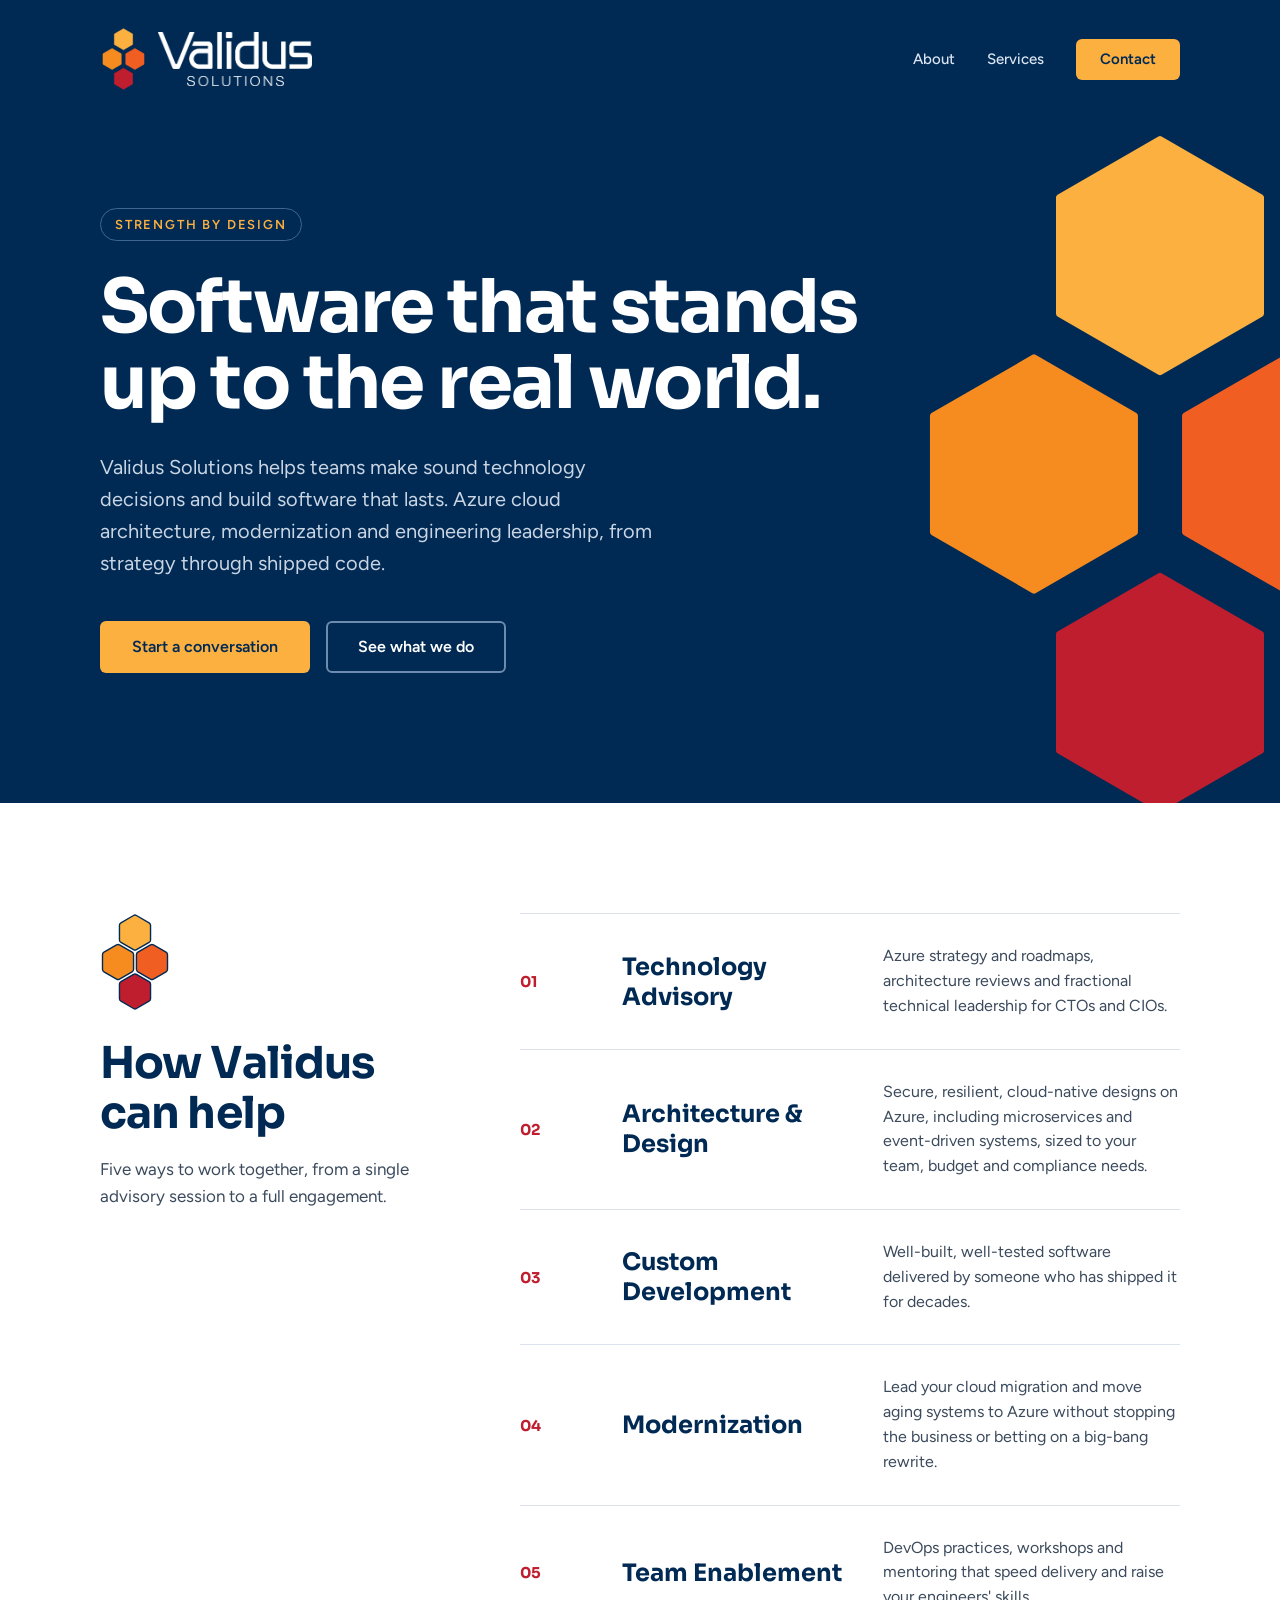
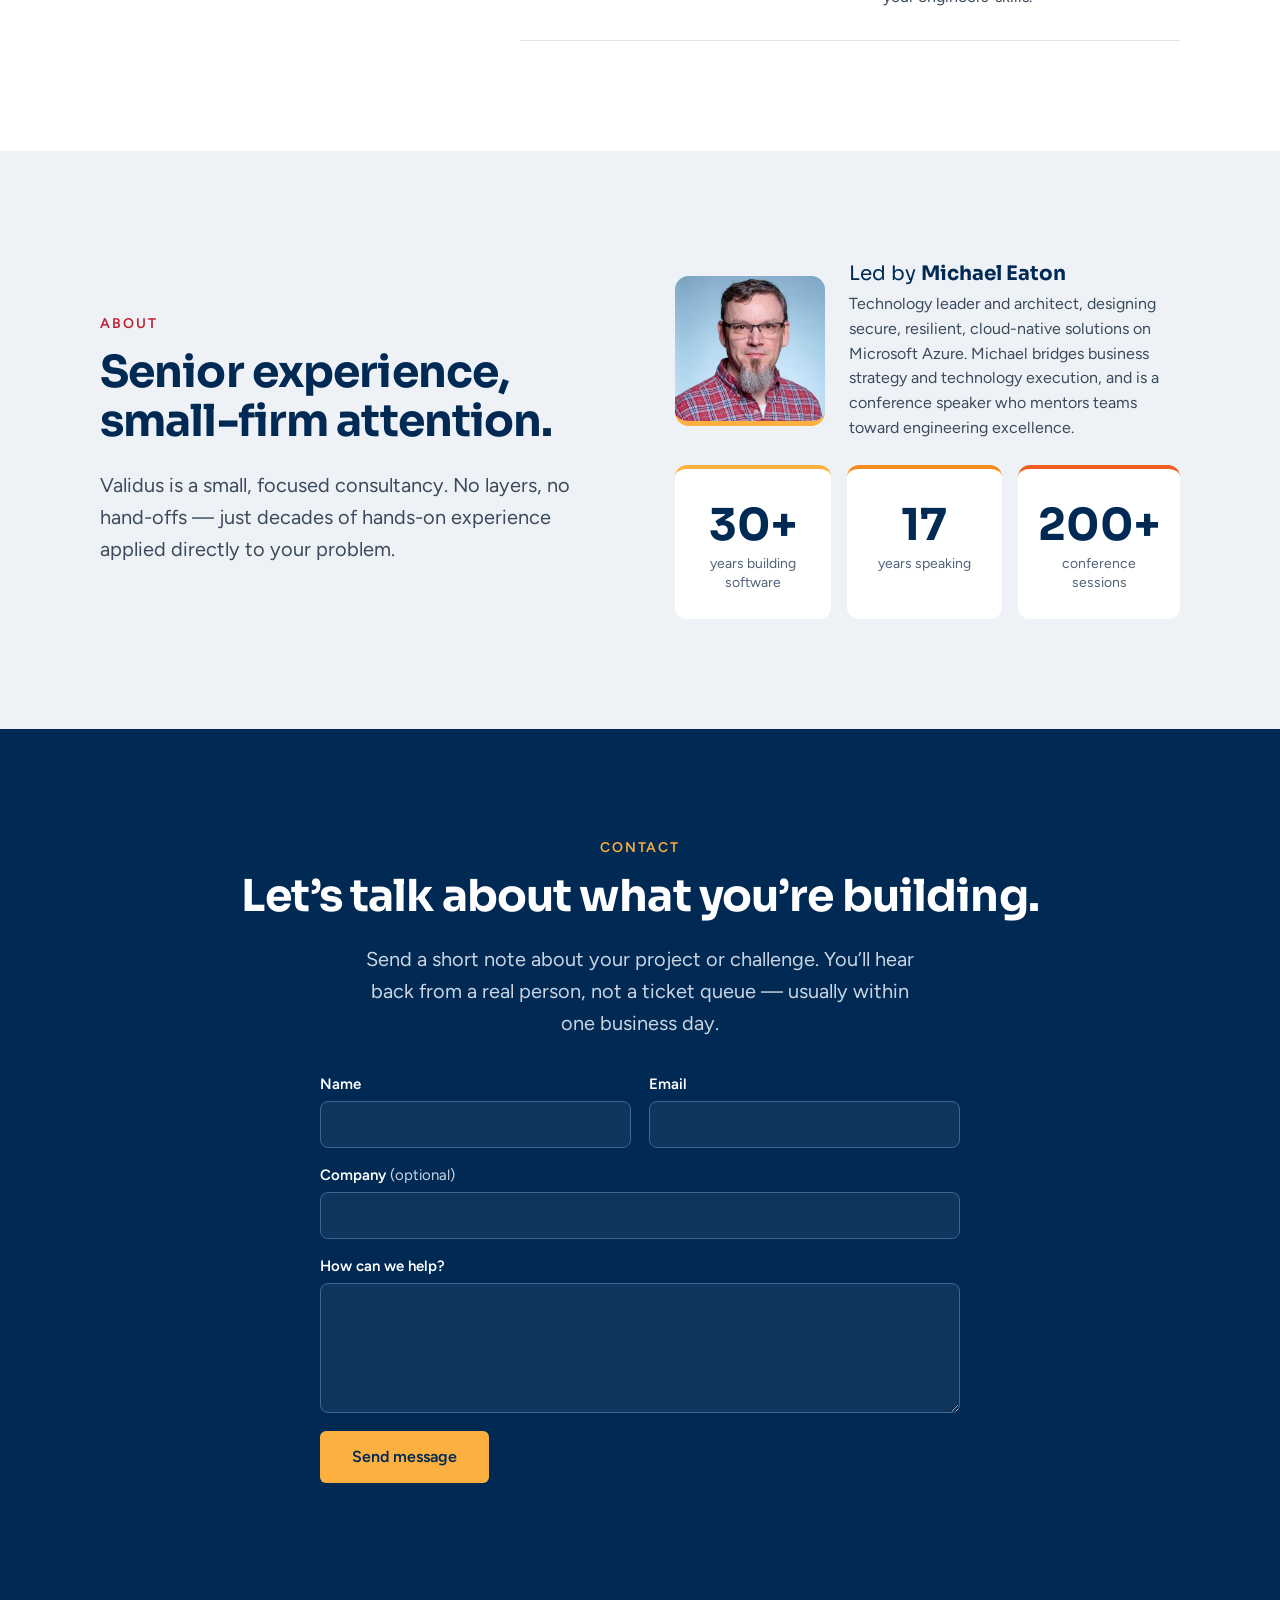
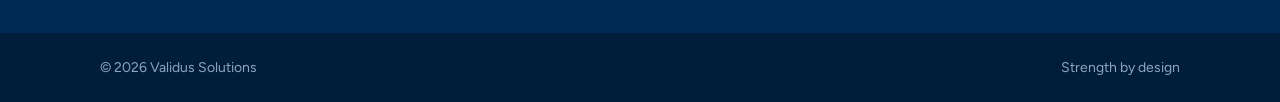
==== index.html @ c038f478 "Replace mailto link with Formspree contact form Co-Authored-By: Claude Opus 5.5 <noreply@anthropic.c" ====
<!doctype html>
<html lang="en">
<head>
<meta charset="utf-8">
<meta name="viewport" content="width=device-width, initial-scale=1">
<title>Validus Solutions — Azure Architecture & Technology Advisory</title>
<meta name="description" content="Small consultancy for Azure cloud architecture, technology advisory, custom development and modernization. Senior experience, small-firm attention.">
<link rel="canonical" href="https://validussolutions.com/">
<meta name="msvalidate.01" content="E839CEF3F35D40A292EE7AFA92074F50" />
<meta property="og:type" content="website">
<meta property="og:site_name" content="Validus Solutions">
<meta property="og:title" content="Validus Solutions — Azure Architecture &amp; Technology Advisory">
<meta property="og:description" content="Senior experience, small-firm attention. Azure cloud architecture, technology advisory, development and modernization.">
<meta property="og:url" content="https://validussolutions.com/">
<meta property="og:image" content="https://validussolutions.com/assets/og.png">
<meta property="og:image:width" content="1200">
<meta property="og:image:height" content="630">
<meta name="twitter:card" content="summary_large_image">
<meta name="theme-color" content="#002A54">
<link rel="icon" type="image/svg+xml" href="assets/favicon.svg">
<link rel="preconnect" href="https://fonts.googleapis.com">
<link rel="preconnect" href="https://fonts.gstatic.com" crossorigin>
<link href="https://fonts.googleapis.com/css2?family=Figtree:wght@400;500;600&family=Sora:wght@500;600;700&display=swap" rel="stylesheet">
<script type="application/ld+json">
{
  "@context": "https://schema.org",
  "@type": "ProfessionalService",
  "name": "Validus Solutions",
  "url": "https://validussolutions.com/",
  "logo": "https://validussolutions.com/assets/og.png",
  "image": "https://validussolutions.com/assets/og.png",
  "description": "A small consultancy offering Azure cloud architecture, technology advisory, custom development, modernization and team enablement.",
  "slogan": "Strength by design",
  "founder": { "@type": "Person", "name": "Michael Eaton", "jobTitle": "Technology leader and architect", "image": "https://validussolutions.com/assets/michael-eaton.jpg" },
  "knowsAbout": ["Microsoft Azure", "Cloud architecture", "Cloud migration", "Technology advisory", "Software architecture", "Custom software development", "Application modernization", "DevOps", "Engineering team enablement"],
  "hasOfferCatalog": {
    "@type": "OfferCatalog",
    "name": "Services",
    "itemListElement": [
      {"@type":"Offer","itemOffered":{"@type":"Service","name":"Technology Advisory"}},
      {"@type":"Offer","itemOffered":{"@type":"Service","name":"Architecture & Design"}},
      {"@type":"Offer","itemOffered":{"@type":"Service","name":"Custom Development"}},
      {"@type":"Offer","itemOffered":{"@type":"Service","name":"Modernization"}},
      {"@type":"Offer","itemOffered":{"@type":"Service","name":"Team Enablement"}}
    ]
  }
}
</script>
<style>
:root{--navy:#002a54;--navy-line:#1c4570;--ink:#3b4a5c;--muted:#51627a;--on-navy:#c9d5e3;--line:#dce3ec;--panel:#eef2f7;--yellow:#fcb040;--orange:#f68b1f;--vermilion:#f15e22;--red:#bf1e2e;--font-head:'Sora',system-ui,sans-serif;--font-body:'Figtree',system-ui,sans-serif;--gutter:80px;--max:1240px}
@media(max-width:1024px){:root{--gutter:40px}}
@media(max-width:640px){:root{--gutter:20px}}
*,*::before,*::after{box-sizing:border-box}
html{scroll-behavior:smooth;scroll-padding-top:20px}
body{margin:0;font-family:var(--font-body);color:var(--ink);background:#fff;-webkit-font-smoothing:antialiased}
h1,h2,h3{font-family:var(--font-head);color:var(--navy);margin:0}
p{margin:0}a{color:inherit;text-decoration:none}
.container{max-width:var(--max);margin:0 auto;padding-inline:var(--gutter)}
a:focus-visible{outline:3px solid var(--yellow);outline-offset:3px}
.eyebrow{font-size:14px;font-weight:600;letter-spacing:.14em;text-transform:uppercase;color:var(--red);margin-bottom:16px}
.pill{display:inline-block;border:1px solid #3f6590;color:var(--yellow);padding:8px 14px;border-radius:99px;margin-bottom:28px;font-size:13px;font-weight:600;letter-spacing:.14em;text-transform:uppercase}
.h2{font-size:clamp(30px,4vw,44px);line-height:1.12;letter-spacing:-.02em}
.lede{font-size:clamp(17px,1.6vw,20px);line-height:1.6}
.btn{display:inline-block;font-weight:600;font-size:16px;line-height:1;padding:16px 30px;border-radius:6px;border:2px solid transparent;transition:background .15s}
.btn--y{background:var(--yellow);color:var(--navy)}.btn--y:hover{background:#ffc15e}
.btn--g{border-color:#6c8baf;color:#fff}.btn--g:hover{background:rgba(255,255,255,.08)}
.btn-row{display:flex;gap:16px;flex-wrap:wrap}

.hero{background:var(--navy);position:relative;overflow:hidden}
.bleed{position:absolute;right:-140px;top:110px;width:520px;height:728px;pointer-events:none}
@media(max-width:860px){.bleed{opacity:.18;right:-260px}}
.bar{display:flex;align-items:center;justify-content:space-between;padding-block:26px;gap:20px;position:relative}
.logo{position:relative;display:block;width:212px;height:66px;flex:none}
.logo svg{position:absolute;left:0;top:0;width:47px;height:66px}
.logo .n{position:absolute;left:58px;top:6px;width:154px;height:37px;filter:brightness(0) invert(1)}
.logo .s{position:absolute;left:87px;top:49.5px;width:97px;height:10.6px;filter:brightness(0) invert(1)}
.nav{display:flex;align-items:center;gap:32px}
.nav a:not(.btn){font-size:15px;font-weight:500;color:#dce6f2}.nav a:not(.btn):hover{color:var(--yellow)}
.nav .btn{padding:11px 22px;font-size:15px}
@media(max-width:700px){.nav a:not(.btn){display:none}}
.hero__copy{position:relative;padding-block:90px 130px}
.hero h1{max-width:760px;color:#fff;font-weight:700;font-size:clamp(40px,7vw,74px);line-height:1.03;letter-spacing:-.025em}
.hero p.lede{color:var(--on-navy);margin:30px 0 42px;max-width:560px}
@media(max-width:640px){.hero__copy{padding-block:50px 80px}}

.section{padding-block:110px}
@media(max-width:640px){.section{padding-block:70px}}
.split{display:flex;gap:80px}.aside{flex:0 0 340px}.main{flex:1;min-width:0}
@media(max-width:1024px){.split{gap:40px;flex-direction:column}.aside{flex-basis:auto}}
.aside .mark{width:70px;height:98px;margin-bottom:24px}
.aside p{margin-top:18px;font-size:17px;line-height:1.6}
.row{display:grid;grid-template-columns:70px minmax(0,1fr) minmax(0,1.3fr);gap:32px;align-items:center;padding:30px 0;border-top:1px solid var(--line)}
.row:last-child{border-bottom:1px solid var(--line)}
.row:hover{background:#f5f8fb}
.row b{font-family:var(--font-head);font-size:15px;color:var(--red)}
.row h3{font-size:24px}.row p{font-size:16px;line-height:1.55}
@media(max-width:700px){.row{grid-template-columns:44px 1fr;gap:6px 16px}.row p{grid-column:2}}

.about{background:var(--panel)}
.about .grid{display:grid;grid-template-columns:1fr 1fr;gap:70px;align-items:center}
@media(max-width:860px){.about .grid{grid-template-columns:1fr;gap:36px}}
.about .lede{margin:22px 0 0}
.stats{display:grid;grid-template-columns:repeat(3,1fr);gap:16px}
.stat{background:#fff;border-radius:12px;padding:28px 20px;text-align:center;border-top:4px solid var(--yellow)}
.stat:nth-child(2){border-color:var(--orange)}.stat:nth-child(3){border-color:var(--vermilion)}
.stat b{display:block;font-family:var(--font-head);font-size:clamp(30px,4vw,44px);color:var(--navy)}
.stat span{font-size:14px;color:var(--muted)}

.contact{background:var(--navy);color:var(--on-navy);text-align:center;position:relative;overflow:hidden}
.contact h2{color:#fff}
.contact .lede{margin:22px auto 36px;max-width:560px}
.cform{max-width:640px;margin:0 auto;text-align:left;display:grid;gap:18px}
.cform__row{display:grid;grid-template-columns:1fr 1fr;gap:18px}
@media(max-width:560px){.cform__row{grid-template-columns:1fr}}
.cform label{display:grid;gap:8px;font-size:15px;font-weight:600;color:#fff}
.cform .opt{font-weight:400;color:var(--on-navy)}
.cform input,.cform textarea{font:inherit;font-weight:400;font-size:16px;color:#fff;background:rgba(255,255,255,.06);border:1px solid #3f6590;border-radius:8px;padding:13px 14px;width:100%}
.cform textarea{resize:vertical;min-height:130px}
.cform input:focus,.cform textarea:focus{outline:none;border-color:var(--yellow);box-shadow:0 0 0 3px rgba(252,176,64,.25)}
.cform button{justify-self:start;cursor:pointer;font-family:inherit}
.cform button:disabled{opacity:.7;cursor:wait}
.cform .hp{position:absolute;left:-9999px;width:1px;height:1px;opacity:0}
.cform__status{font-size:16px;color:var(--yellow);min-height:1.4em}
.cform__status.is-error{color:#ff9d8a}
@media(max-width:560px){.cform button{justify-self:stretch}}
footer{background:#001e3c;color:#8fa4bc;font-size:14px;padding-block:26px}
footer .container{display:flex;justify-content:space-between;gap:12px;flex-wrap:wrap}
.lead-card{display:flex;gap:24px;align-items:center;margin-bottom:24px}
.portrait{flex:none;width:150px;height:150px;object-fit:cover;object-position:50% 18%;border-radius:14px;border-bottom:5px solid var(--yellow);background:#dce3ec}
.about .lead{margin:0 0 6px;font-size:20px;font-family:var(--font-head);color:var(--navy)}
.about .bio{font-size:16px;line-height:1.55;color:var(--ink)}
@media(max-width:520px){.lead-card{flex-direction:column;align-items:flex-start}.portrait{width:120px;height:120px}}.about strong{color:var(--navy)}
</style>
</head>
<body>
<svg width="0" height="0" style="position:absolute" aria-hidden="true"><defs>
<symbol id="mark" viewBox="125 75 250 350"><g stroke-linejoin="round" stroke-width="3">
<polygon fill="#FCB040" stroke="#FCB040" points="298.5,117 298.5,173 250,201 201.5,173 201.5,117 250,89"/>
<polygon fill="#F68B1F" stroke="#F68B1F" points="237.9,222 237.9,278 189.4,306 140.9,278 140.9,222 189.4,194"/>
<polygon fill="#F15E22" stroke="#F15E22" points="359.1,222 359.1,278 310.6,306 262.1,278 262.1,222 310.6,194"/>
<polygon fill="#BF1E2E" stroke="#BF1E2E" points="298.5,327 298.5,383 250,411 201.5,383 201.5,327 250,299"/></g></symbol>
<symbol id="mark-o" viewBox="125 75 250 350">
<g fill="none" stroke="#002A54" stroke-width="26" stroke-linejoin="round"><polygon points="295,119 295,171 250,197 205,171 205,119 250,93"/><polygon points="234.4,224 234.4,276 189.4,302 144.4,276 144.4,224 189.4,198"/><polygon points="355.6,224 355.6,276 310.6,302 265.6,276 265.6,224 310.6,198"/><polygon points="295,329 295,381 250,407 205,381 205,329 250,303"/></g>
<g stroke-width="16" stroke-linejoin="round"><polygon fill="#FCB040" stroke="#FCB040" points="295,119 295,171 250,197 205,171 205,119 250,93"/><polygon fill="#F68B1F" stroke="#F68B1F" points="234.4,224 234.4,276 189.4,302 144.4,276 144.4,224 189.4,198"/><polygon fill="#F15E22" stroke="#F15E22" points="355.6,224 355.6,276 310.6,302 265.6,276 265.6,224 310.6,198"/><polygon fill="#BF1E2E" stroke="#BF1E2E" points="295,329 295,381 250,407 205,381 205,329 250,303"/></g></symbol>
</defs></svg>

<header class="hero">
  <svg class="bleed" aria-hidden="true"><use href="#mark"/></svg>
  <div class="container bar">
    <a class="logo" href="#top" aria-label="Validus Solutions">
      <svg><use href="#mark"/></svg>
      <img class="n" src="assets/validus.png" alt="Validus" width="154" height="37">
      <img class="s" src="assets/solutions.png" alt="Solutions" width="97" height="11">
    </a>
    <nav class="nav" aria-label="Main">
      <a href="#about">About</a><a href="#services">Services</a>
      <a class="btn btn--y" href="#contact">Contact</a>
    </nav>
  </div>
  <div class="container hero__copy" id="top">
    <div class="pill">Strength by design</div>
    <h1>Software that stands up to the real world.</h1>
    <p class="lede">Validus Solutions helps teams make sound technology decisions and build software that lasts. Azure cloud architecture, modernization and engineering leadership, from strategy through shipped code.</p>
    <div class="btn-row">
      <a class="btn btn--y" href="#contact">Start a conversation</a>
      <a class="btn btn--g" href="#services">See what we do</a>
    </div>
  </div>
</header>

<main>
<section class="section" id="services">
  <div class="container split">
    <div class="aside">
      <svg class="mark" role="img" aria-label="Validus mark"><use href="#mark-o"/></svg>
      <h2 class="h2">How Validus can help</h2>
      <p>Five ways to work together, from a single advisory session to a full engagement.</p>
    </div>
    <div class="main">
      <div class="row"><b>01</b><h3>Technology Advisory</h3><p>Azure strategy and roadmaps, architecture reviews and fractional technical leadership for CTOs and CIOs.</p></div>
      <div class="row"><b>02</b><h3>Architecture &amp; Design</h3><p>Secure, resilient, cloud-native designs on Azure, including microservices and event-driven systems, sized to your team, budget and compliance needs.</p></div>
      <div class="row"><b>03</b><h3>Custom Development</h3><p>Well-built, well-tested software delivered by someone who has shipped it for decades.</p></div>
      <div class="row"><b>04</b><h3>Modernization</h3><p>Lead your cloud migration and move aging systems to Azure without stopping the business or betting on a big-bang rewrite.</p></div>
      <div class="row"><b>05</b><h3>Team Enablement</h3><p>DevOps practices, workshops and mentoring that speed delivery and raise your engineers' skills.</p></div>
    </div>
  </div>
</section>

<section class="section about" id="about">
  <div class="container grid">
    <div>
      <div class="eyebrow">About</div>
      <h2 class="h2">Senior experience, <span style="white-space:nowrap">small-firm</span> attention.</h2>
      <p class="lede">Validus is a small, focused consultancy. No layers, no hand-offs — just decades of hands-on experience applied directly to your problem.</p>
    </div>
    <div>
      <div class="lead-card">
        <img class="portrait" src="assets/michael-eaton.jpg" alt="Portrait of Michael Eaton" width="500" height="536">
        <div>
          <p class="lead">Led by <strong>Michael Eaton</strong></p>
          <p class="bio">Technology leader and architect, designing secure, resilient, cloud-native solutions on Microsoft Azure. Michael bridges business strategy and technology execution, and is a conference speaker who mentors teams toward engineering excellence.</p>
        </div>
      </div>
      <div class="stats">
      <div class="stat"><b>30+</b><span>years building software</span></div>
      <div class="stat"><b>17</b><span>years speaking</span></div>
      <div class="stat"><b>200+</b><span>conference sessions</span></div>
      </div>
    </div>
  </div>
</section>

<section class="section contact" id="contact">
  <div class="container">
    <div class="eyebrow" style="color:var(--yellow)">Contact</div>
    <h2 class="h2">Let’s talk about what you’re building.</h2>
    <p class="lede">Send a short note about your project or challenge. You’ll hear back from a real person, not a ticket queue — usually within one business day.</p>
    <form class="cform" id="cform" action="https://formspree.io/f/xnpjjpvq" method="POST">
      <div class="cform__row">
        <label>Name<input name="name" type="text" autocomplete="name" required></label>
        <label>Email<input name="email" type="email" autocomplete="email" required></label>
      </div>
      <label><span>Company <span class="opt">(optional)</span></span><input name="company" type="text" autocomplete="organization"></label>
      <label>How can we help?<textarea name="message" rows="5" required></textarea></label>
      <input type="hidden" name="_subject" value="New inquiry from validussolutions.com">
      <input class="hp" type="text" name="_gotcha" tabindex="-1" autocomplete="off" aria-hidden="true">
      <button class="btn btn--y" type="submit">Send message</button>
      <p class="cform__status" role="status" aria-live="polite"></p>
    </form>
  </div>
</section>
<script>
(function () {
  var form = document.getElementById('cform');
  var status = form.querySelector('.cform__status');
  var button = form.querySelector('button');
  form.addEventListener('submit', function (e) {
    e.preventDefault();
    button.disabled = true;
    button.textContent = 'Sending…';
    status.className = 'cform__status';
    status.textContent = '';
    fetch(form.action, { method: 'POST', body: new FormData(form), headers: { Accept: 'application/json' } })
      .then(function (res) {
        if (res.ok) {
          form.reset();
          form.classList.add('is-sent');
          status.textContent = 'Thanks — your message is on its way. We’ll be in touch within one business day.';
          return;
        }
        return res.json().then(function (data) {
          var msg = data && data.errors ? data.errors.map(function (x) { return x.message; }).join(' ') : '';
          throw new Error(msg);
        });
      })
      .catch(function (err) {
        status.className = 'cform__status is-error';
        status.textContent = (err && err.message ? err.message + ' ' : '') + 'Sorry, something went wrong sending your message. Please try again in a moment.';
      })
      .finally(function () {
        button.disabled = false;
        button.textContent = 'Send message';
      });
  });
})();
</script>
</main>
<footer><div class="container"><span>© 2026 Validus Solutions</span><span>Strength by design</span></div></footer>
<!-- Cloudflare Web Analytics --><script type='module' src='https://static.cloudflareinsights.com/beacon.min.js' data-cf-beacon='{"token": "9e3b4ad046164b7d8126bd75b05d38b9"}'></script><!-- End Cloudflare Web Analytics -->
</body>
</html>
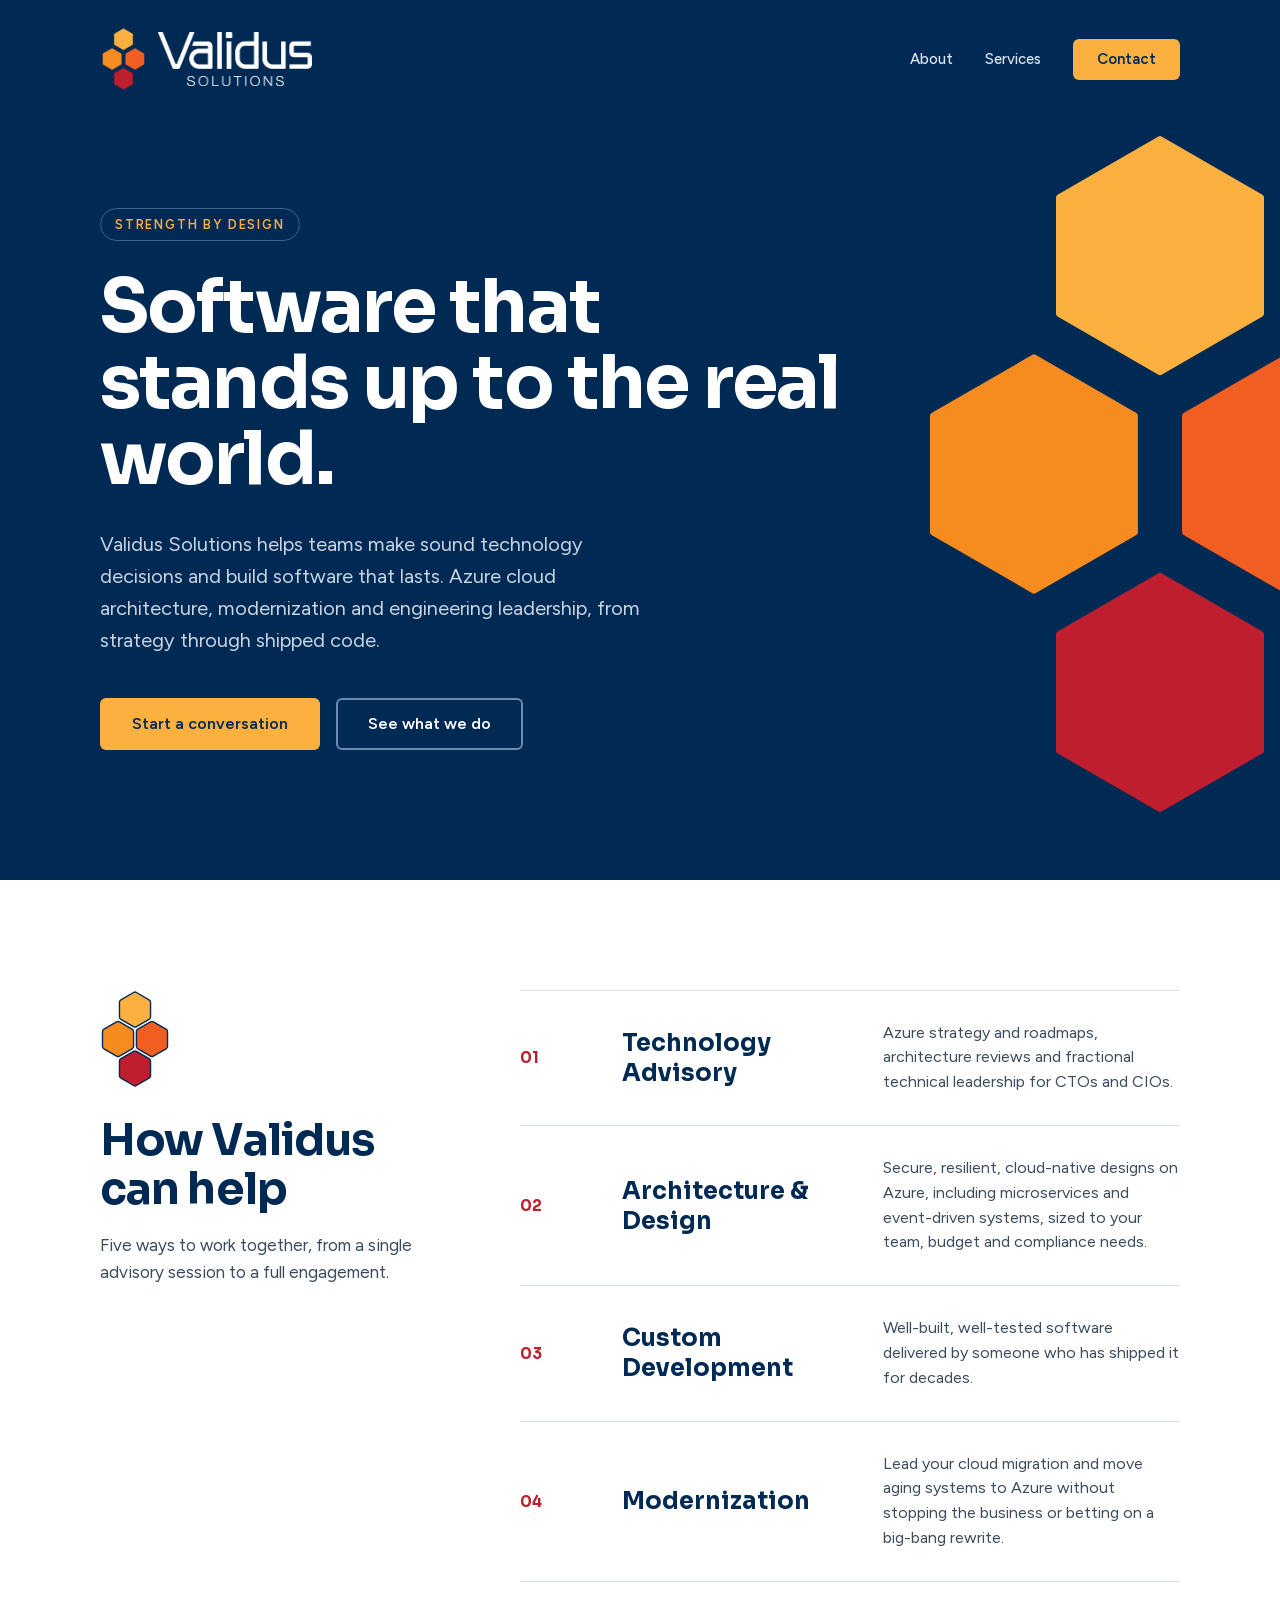
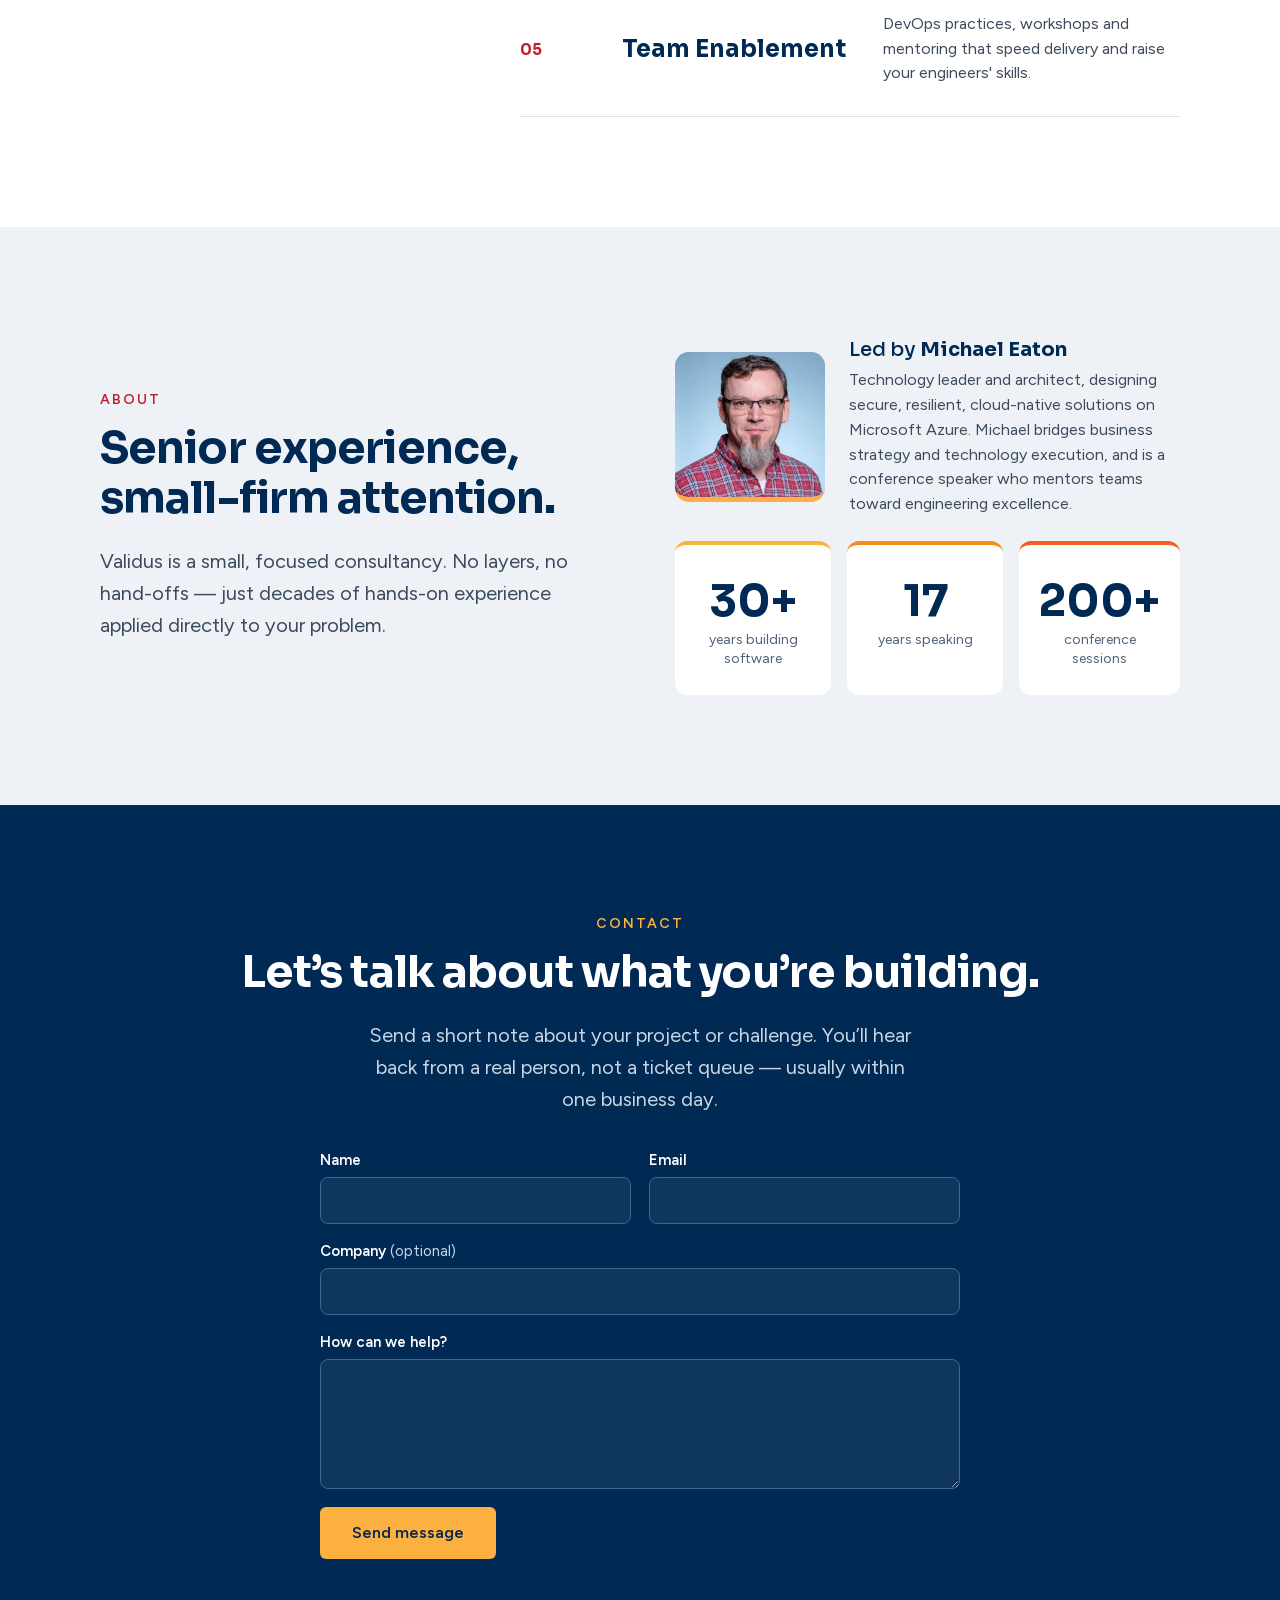
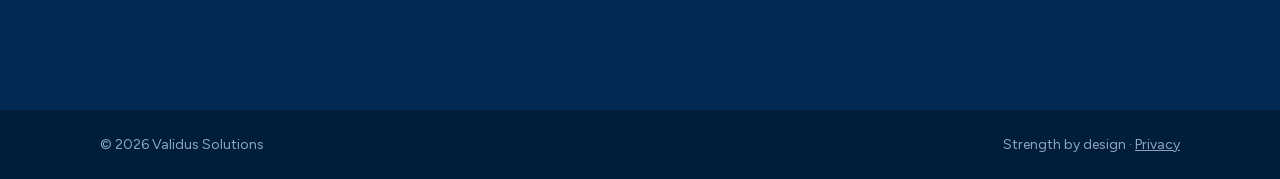
==== commit 8bd1365b: "Add privacy notice, auto footer year, Apple touch icon; self-host fonts - privacy.html linked from f" ====
--- a/index.html
+++ b/index.html
@@ -18,9 +18,10 @@
 <meta name="twitter:card" content="summary_large_image">
 <meta name="theme-color" content="#002A54">
 <link rel="icon" type="image/svg+xml" href="assets/favicon.svg">
-<link rel="preconnect" href="https://fonts.googleapis.com">
-<link rel="preconnect" href="https://fonts.gstatic.com" crossorigin>
-<link href="https://fonts.googleapis.com/css2?family=Figtree:wght@400;500;600&family=Sora:wght@500;600;700&display=swap" rel="stylesheet">
+<link rel="apple-touch-icon" href="/assets/apple-touch-icon.png">
+<link rel="preload" href="/assets/fonts/sora-latin.woff2" as="font" type="font/woff2" crossorigin>
+<link rel="preload" href="/assets/fonts/figtree-latin.woff2" as="font" type="font/woff2" crossorigin>
+<link rel="stylesheet" href="/assets/fonts/fonts.css">
 <script type="application/ld+json">
 {
   "@context": "https://schema.org",
@@ -125,6 +126,7 @@
 @media(max-width:560px){.cform button{justify-self:stretch}}
 footer{background:#001e3c;color:#8fa4bc;font-size:14px;padding-block:26px}
 footer .container{display:flex;justify-content:space-between;gap:12px;flex-wrap:wrap}
+footer a{color:#8fa4bc;text-decoration:underline}footer a:hover{color:var(--yellow)}
 .lead-card{display:flex;gap:24px;align-items:center;margin-bottom:24px}
 .portrait{flex:none;width:150px;height:150px;object-fit:cover;object-position:50% 18%;border-radius:14px;border-bottom:5px solid var(--yellow);background:#dce3ec}
 .about .lead{margin:0 0 6px;font-size:20px;font-family:var(--font-head);color:var(--navy)}
@@ -265,7 +267,8 @@
 })();
 </script>
 </main>
-<footer><div class="container"><span>© 2026 Validus Solutions</span><span>Strength by design</span></div></footer>
+<footer><div class="container"><span>© <span class="js-year">2026</span> Validus Solutions</span><span>Strength by design · <a href="/privacy">Privacy</a></span></div></footer>
+<script>document.querySelectorAll('.js-year').forEach(function (el) { el.textContent = new Date().getFullYear(); });</script>
 <!-- Cloudflare Web Analytics --><script type='module' src='https://static.cloudflareinsights.com/beacon.min.js' data-cf-beacon='{"token": "9e3b4ad046164b7d8126bd75b05d38b9"}'></script><!-- End Cloudflare Web Analytics -->
 </body>
 </html>
--- a/assets/fonts/fonts.css
+++ b/assets/fonts/fonts.css
@@ -0,0 +1,5 @@
+/* Figtree and Sora, self-hosted variable fonts (SIL OFL 1.1, see OFL-*.txt) */
+@font-face{font-family:'Figtree';font-style:normal;font-weight:400 600;font-display:swap;src:url(figtree-latin-ext.woff2) format('woff2');unicode-range:U+0100-02BA, U+02BD-02C5, U+02C7-02CC, U+02CE-02D7, U+02DD-02FF, U+0304, U+0308, U+0329, U+1D00-1DBF, U+1E00-1E9F, U+1EF2-1EFF, U+2020, U+20A0-20AB, U+20AD-20C4, U+2113, U+2C60-2C7F, U+A720-A7FF}
+@font-face{font-family:'Figtree';font-style:normal;font-weight:400 600;font-display:swap;src:url(figtree-latin.woff2) format('woff2');unicode-range:U+0000-00FF, U+0131, U+0152-0153, U+02BB-02BC, U+02C6, U+02DA, U+02DC, U+0304, U+0308, U+0329, U+2000-206F, U+20AC, U+2122, U+2191, U+2193, U+2212, U+2215, U+FEFF, U+FFFD}
+@font-face{font-family:'Sora';font-style:normal;font-weight:500 700;font-display:swap;src:url(sora-latin-ext.woff2) format('woff2');unicode-range:U+0100-02BA, U+02BD-02C5, U+02C7-02CC, U+02CE-02D7, U+02DD-02FF, U+0304, U+0308, U+0329, U+1D00-1DBF, U+1E00-1E9F, U+1EF2-1EFF, U+2020, U+20A0-20AB, U+20AD-20C4, U+2113, U+2C60-2C7F, U+A720-A7FF}
+@font-face{font-family:'Sora';font-style:normal;font-weight:500 700;font-display:swap;src:url(sora-latin.woff2) format('woff2');unicode-range:U+0000-00FF, U+0131, U+0152-0153, U+02BB-02BC, U+02C6, U+02DA, U+02DC, U+0304, U+0308, U+0329, U+2000-206F, U+20AC, U+2122, U+2191, U+2193, U+2212, U+2215, U+FEFF, U+FFFD}
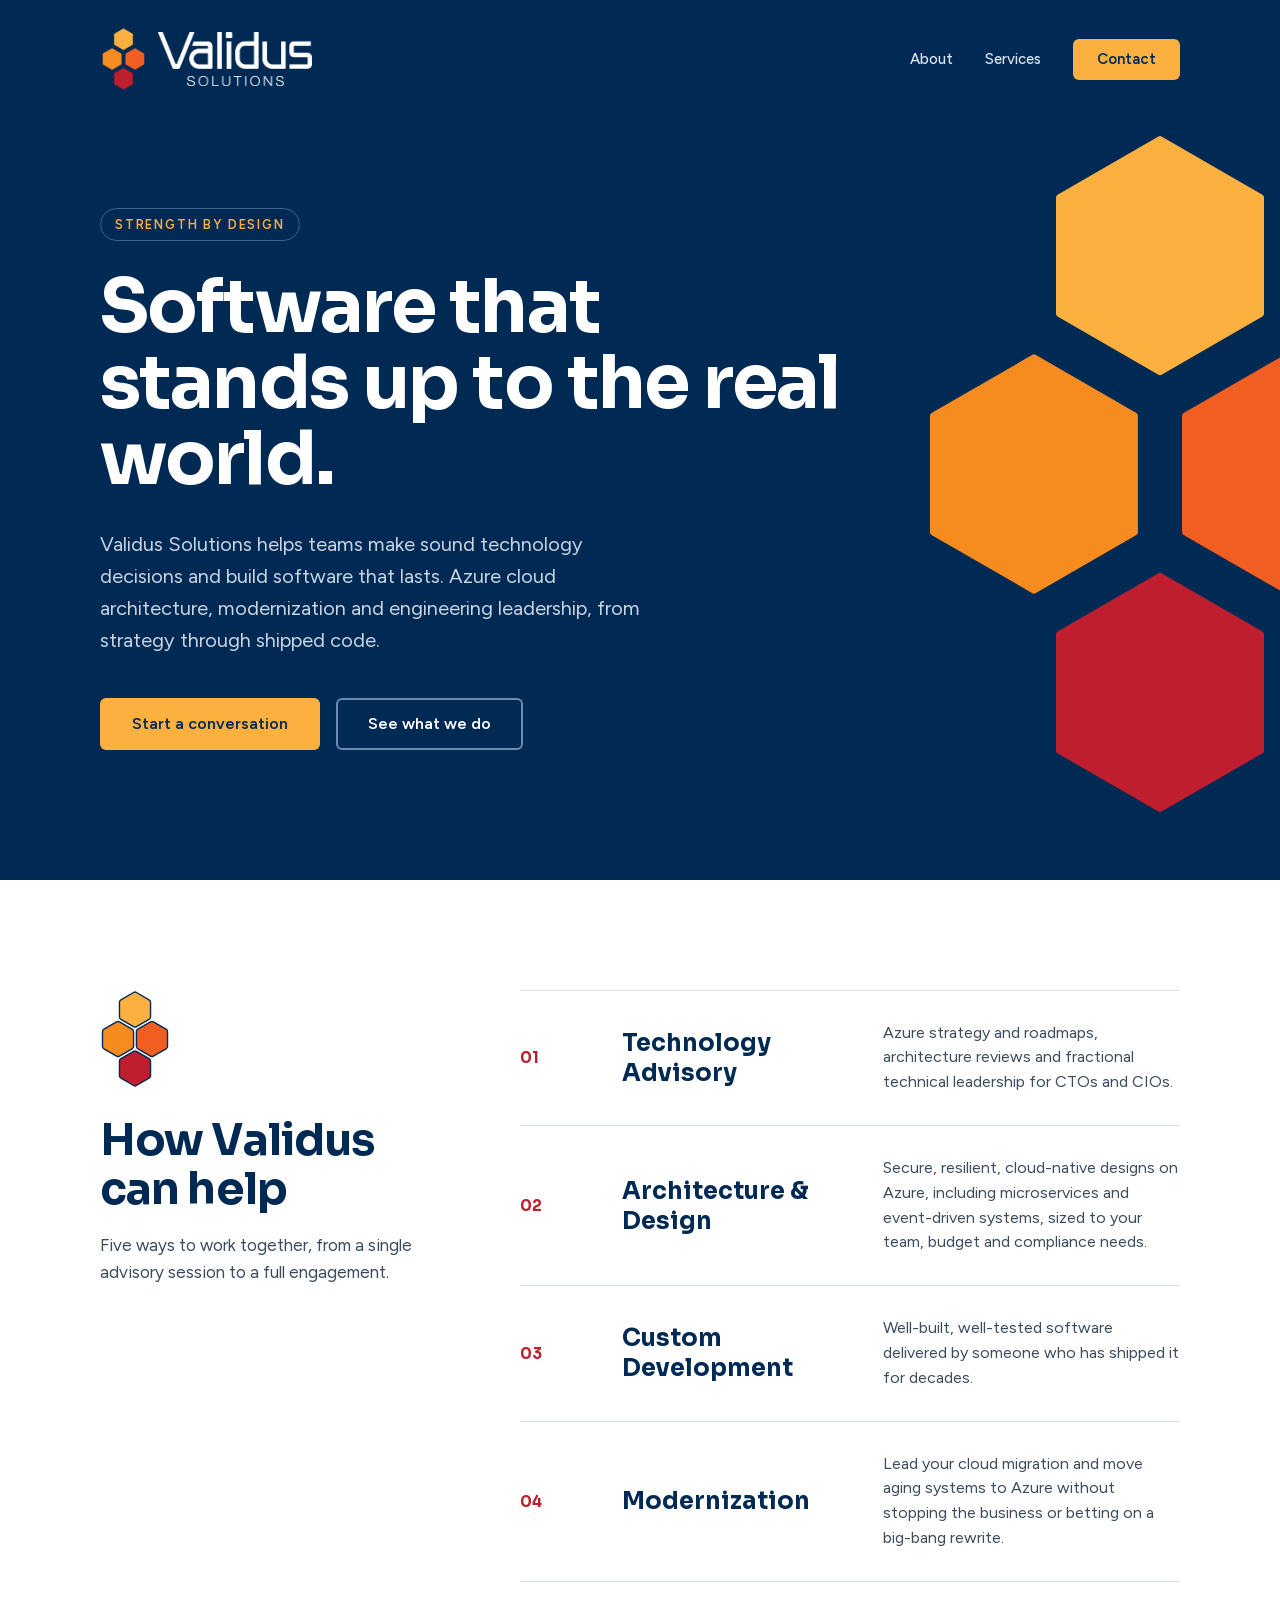
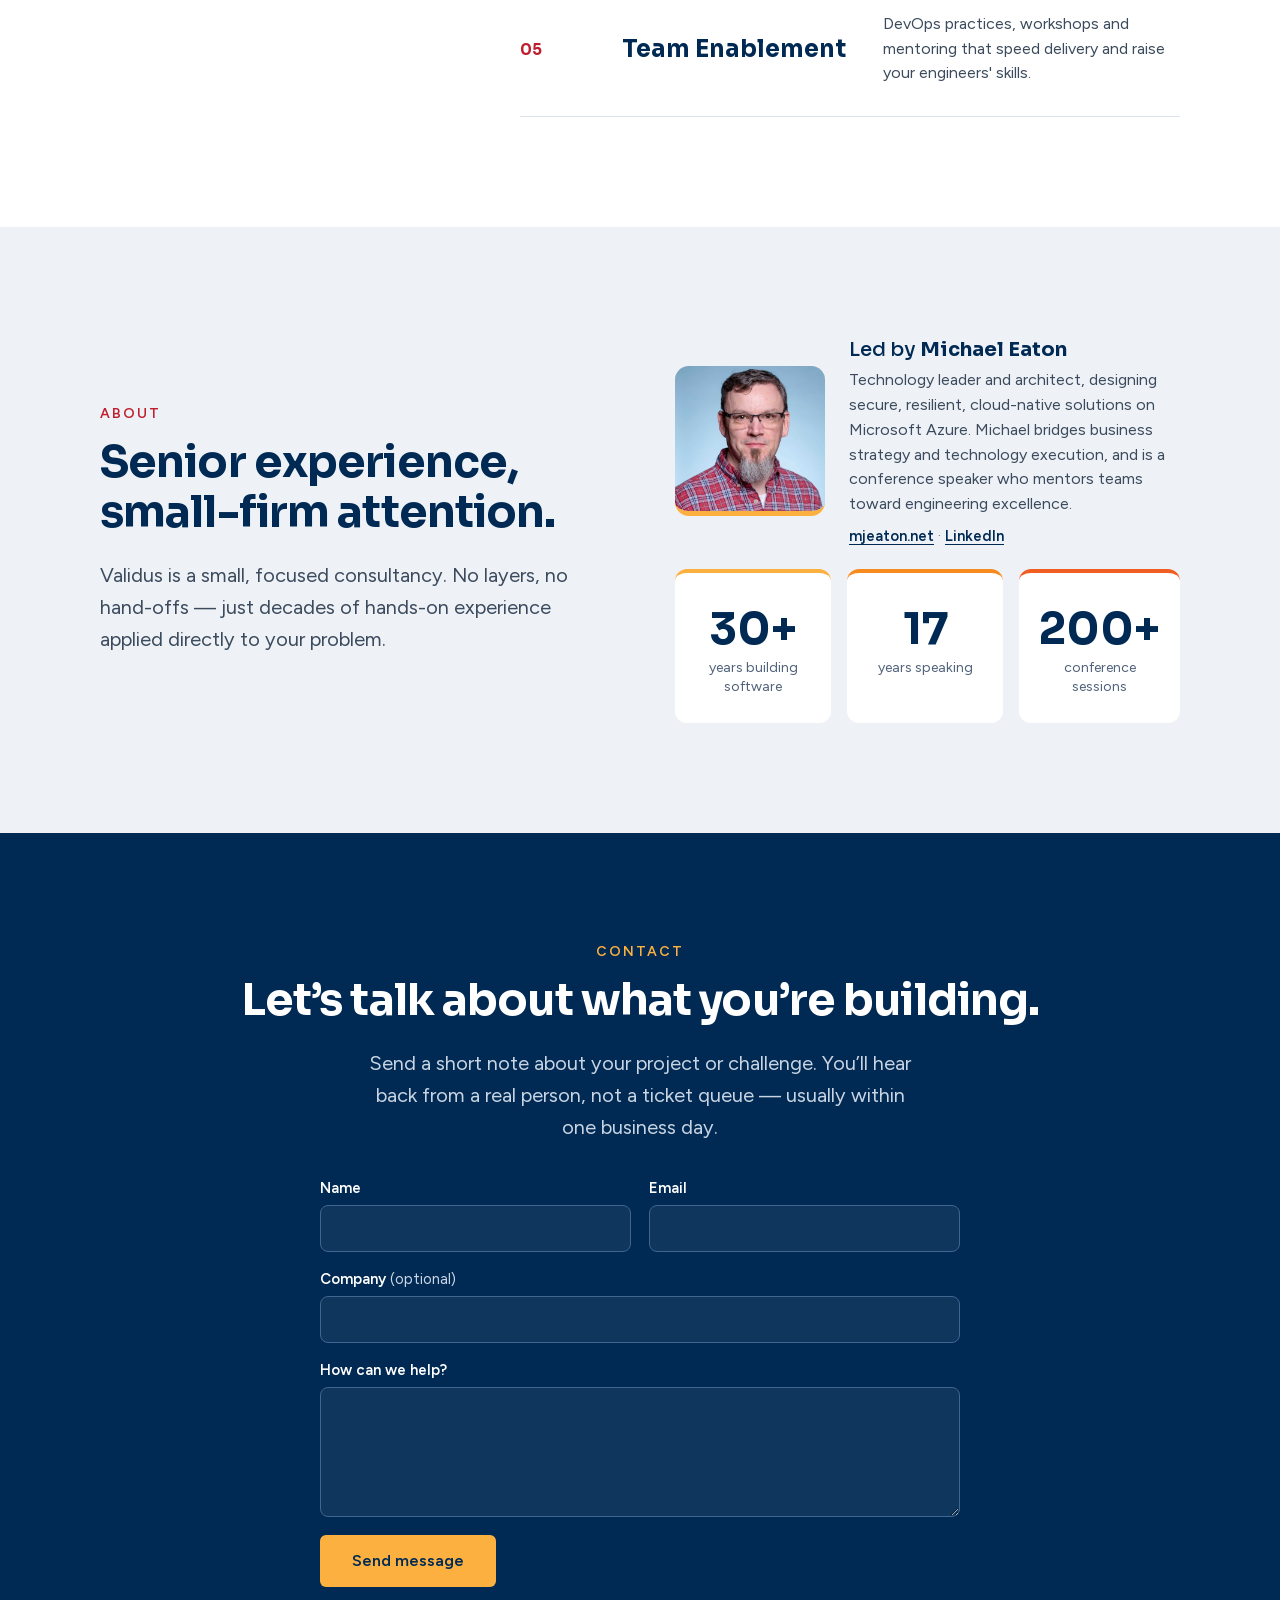
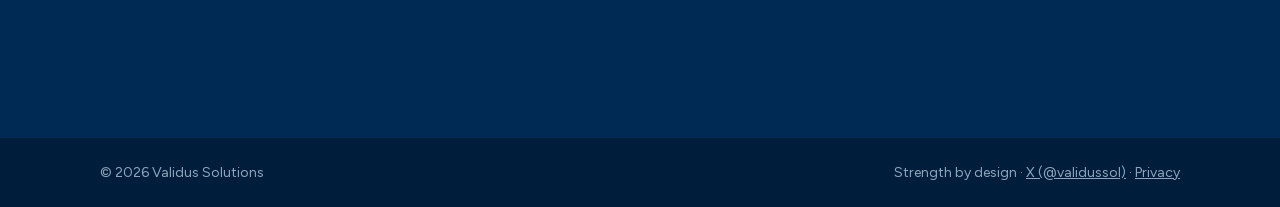
==== commit 22870369: "Add personal site, LinkedIn and X links; sameAs structured data Co-Authored-By: Claude Opus 5.5 <nor" ====
--- a/index.html
+++ b/index.html
@@ -16,6 +16,7 @@
 <meta property="og:image:width" content="1200">
 <meta property="og:image:height" content="630">
 <meta name="twitter:card" content="summary_large_image">
+<meta name="twitter:site" content="@validussol">
 <meta name="theme-color" content="#002A54">
 <link rel="icon" type="image/svg+xml" href="assets/favicon.svg">
 <link rel="apple-touch-icon" href="/assets/apple-touch-icon.png">
@@ -32,7 +33,8 @@
   "image": "https://validussolutions.com/assets/og.png",
   "description": "A small consultancy offering Azure cloud architecture, technology advisory, custom development, modernization and team enablement.",
   "slogan": "Strength by design",
-  "founder": { "@type": "Person", "name": "Michael Eaton", "jobTitle": "Technology leader and architect", "image": "https://validussolutions.com/assets/michael-eaton.jpg" },
+  "sameAs": ["https://x.com/validussol"],
+  "founder": { "@type": "Person", "name": "Michael Eaton", "jobTitle": "Technology leader and architect", "image": "https://validussolutions.com/assets/michael-eaton.jpg", "url": "https://mjeaton.net/", "sameAs": ["https://www.linkedin.com/in/mjeaton", "https://mjeaton.net/"] },
   "knowsAbout": ["Microsoft Azure", "Cloud architecture", "Cloud migration", "Technology advisory", "Software architecture", "Custom software development", "Application modernization", "DevOps", "Engineering team enablement"],
   "hasOfferCatalog": {
     "@type": "OfferCatalog",
@@ -131,6 +133,7 @@
 .portrait{flex:none;width:150px;height:150px;object-fit:cover;object-position:50% 18%;border-radius:14px;border-bottom:5px solid var(--yellow);background:#dce3ec}
 .about .lead{margin:0 0 6px;font-size:20px;font-family:var(--font-head);color:var(--navy)}
 .about .bio{font-size:16px;line-height:1.55;color:var(--ink)}
+.about .links{margin-top:10px;font-size:15px;color:var(--muted)}.about .links a{color:var(--navy);font-weight:600;text-decoration:underline;text-underline-offset:3px}.about .links a:hover{color:var(--red)}
 @media(max-width:520px){.lead-card{flex-direction:column;align-items:flex-start}.portrait{width:120px;height:120px}}.about strong{color:var(--navy)}
 </style>
 </head>
@@ -201,6 +204,7 @@
         <div>
           <p class="lead">Led by <strong>Michael Eaton</strong></p>
           <p class="bio">Technology leader and architect, designing secure, resilient, cloud-native solutions on Microsoft Azure. Michael bridges business strategy and technology execution, and is a conference speaker who mentors teams toward engineering excellence.</p>
+          <p class="links"><a href="https://mjeaton.net/" rel="me noopener">mjeaton.net</a> · <a href="https://www.linkedin.com/in/mjeaton" rel="me noopener">LinkedIn</a></p>
         </div>
       </div>
       <div class="stats">
@@ -267,7 +271,7 @@
 })();
 </script>
 </main>
-<footer><div class="container"><span>© <span class="js-year">2026</span> Validus Solutions</span><span>Strength by design · <a href="/privacy">Privacy</a></span></div></footer>
+<footer><div class="container"><span>© <span class="js-year">2026</span> Validus Solutions</span><span>Strength by design · <a href="https://x.com/validussol" rel="noopener">X (@validussol)</a> · <a href="/privacy">Privacy</a></span></div></footer>
 <script>document.querySelectorAll('.js-year').forEach(function (el) { el.textContent = new Date().getFullYear(); });</script>
 <!-- Cloudflare Web Analytics --><script type='module' src='https://static.cloudflareinsights.com/beacon.min.js' data-cf-beacon='{"token": "9e3b4ad046164b7d8126bd75b05d38b9"}'></script><!-- End Cloudflare Web Analytics -->
 </body>
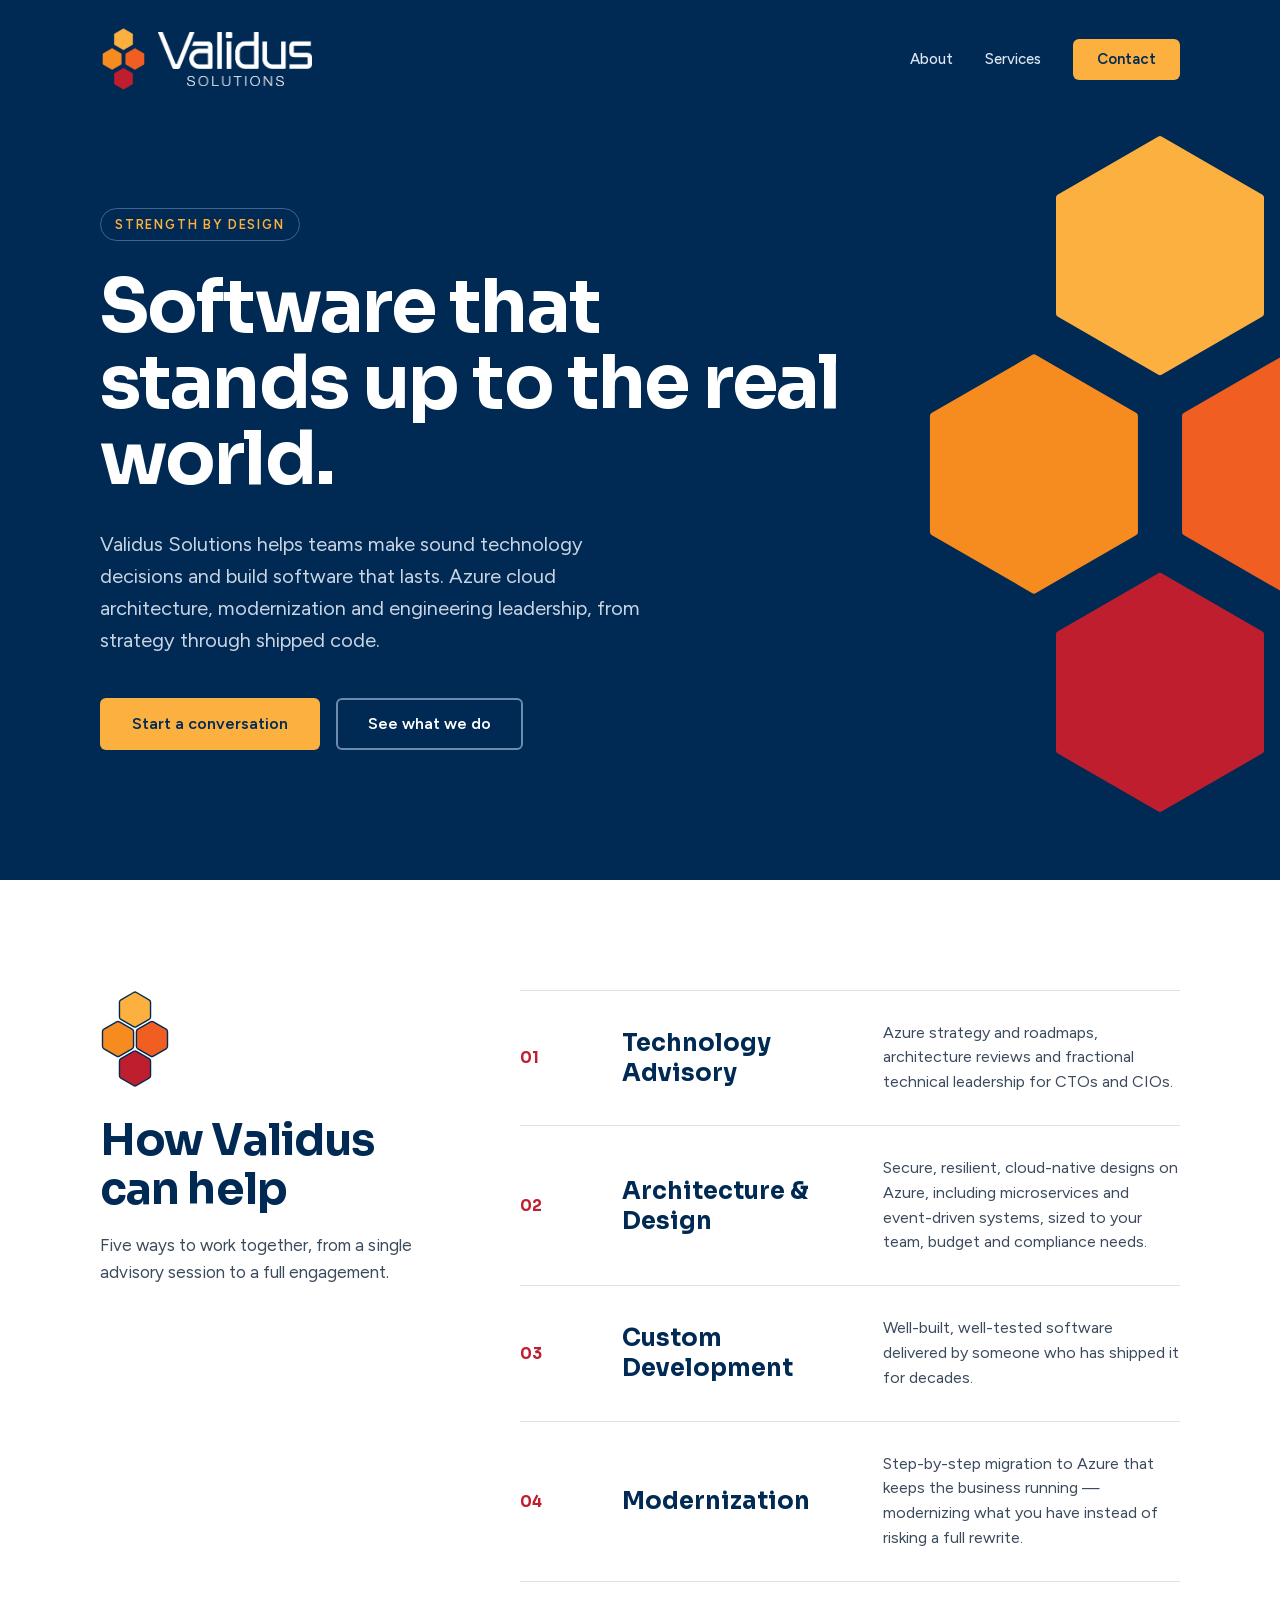
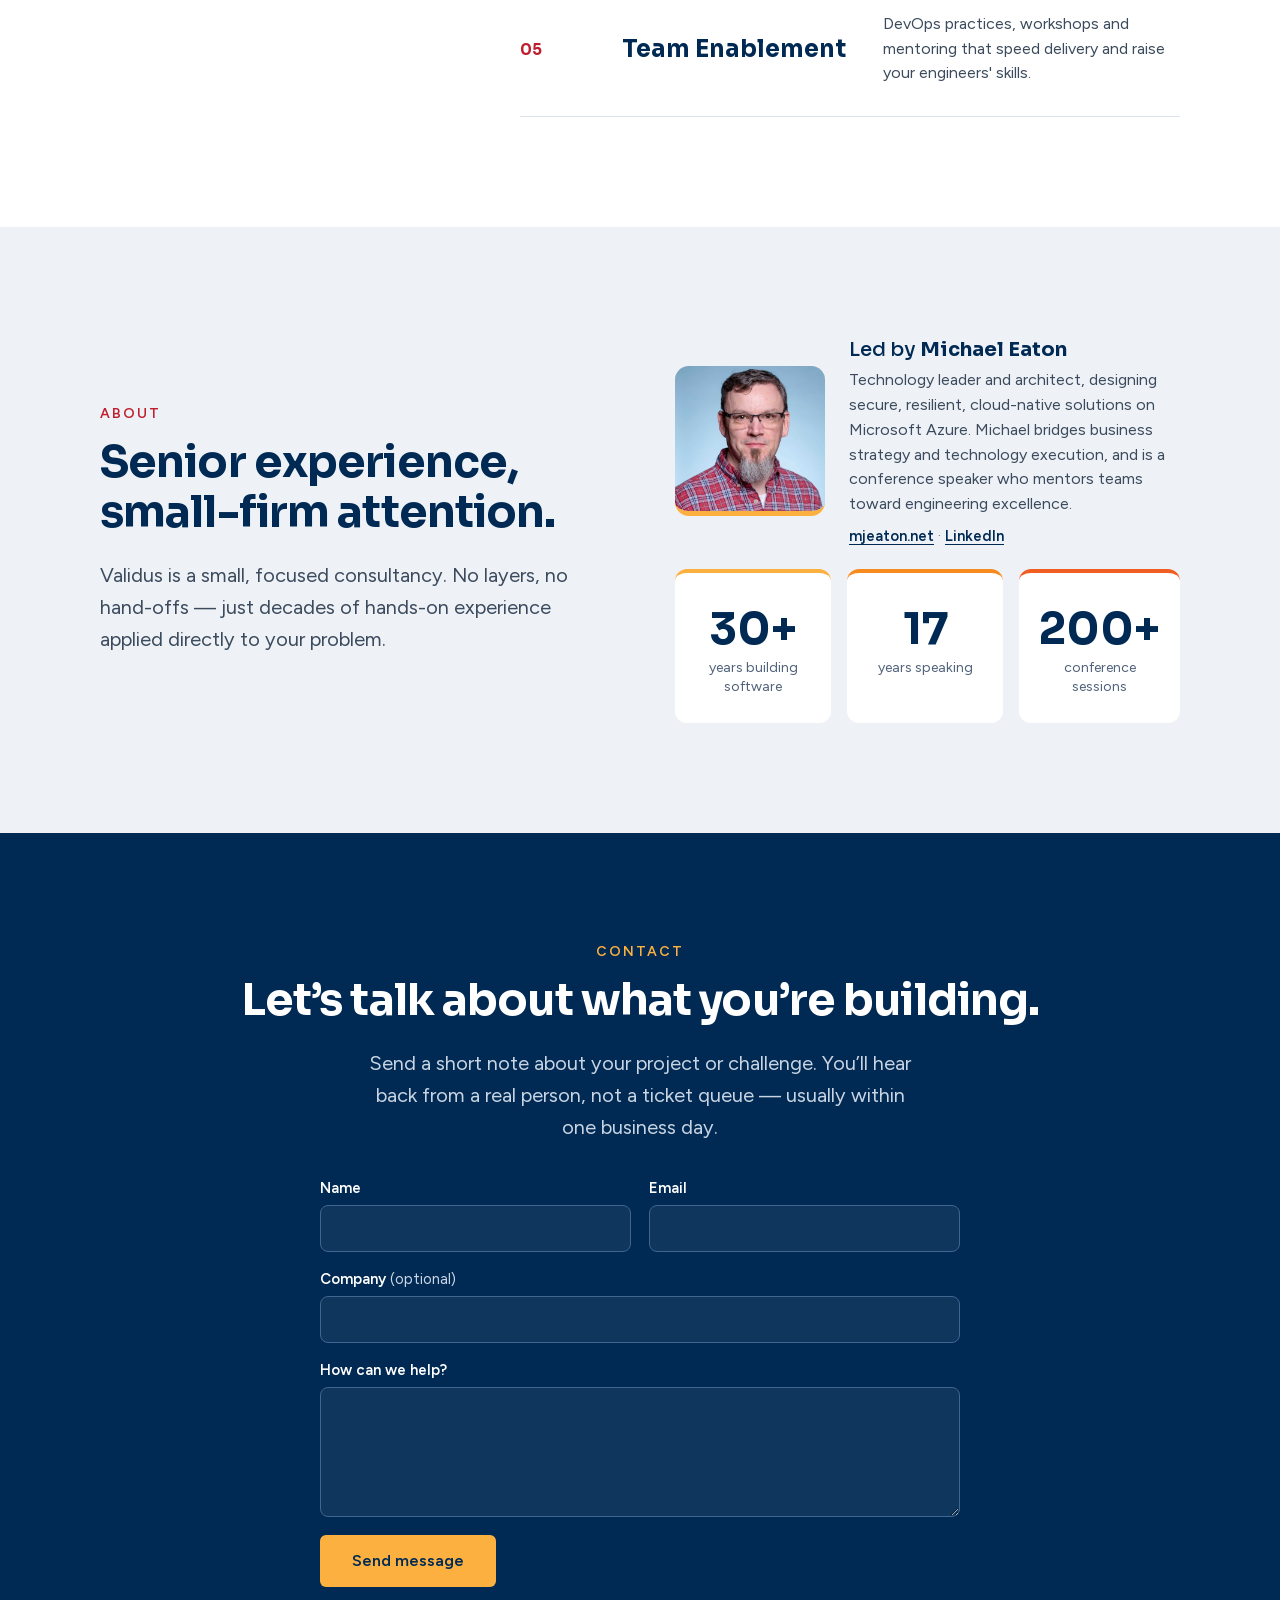
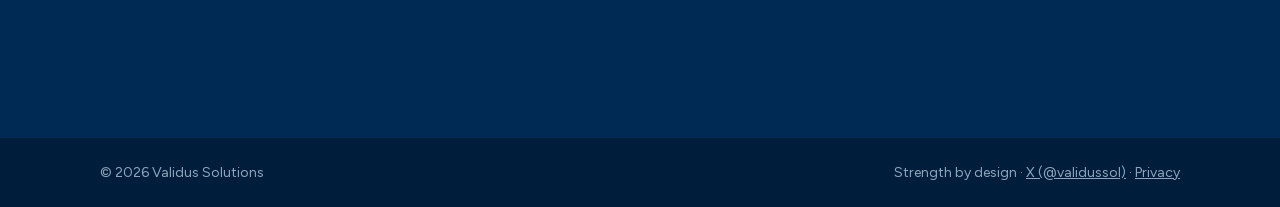
==== commit 4329e2c4: "Reword Modernization service description Co-Authored-By: Claude Opus 5.5 <noreply@anthropic.com>" ====
--- a/index.html
+++ b/index.html
@@ -185,7 +185,7 @@
       <div class="row"><b>01</b><h3>Technology Advisory</h3><p>Azure strategy and roadmaps, architecture reviews and fractional technical leadership for CTOs and CIOs.</p></div>
       <div class="row"><b>02</b><h3>Architecture &amp; Design</h3><p>Secure, resilient, cloud-native designs on Azure, including microservices and event-driven systems, sized to your team, budget and compliance needs.</p></div>
       <div class="row"><b>03</b><h3>Custom Development</h3><p>Well-built, well-tested software delivered by someone who has shipped it for decades.</p></div>
-      <div class="row"><b>04</b><h3>Modernization</h3><p>Lead your cloud migration and move aging systems to Azure without stopping the business or betting on a big-bang rewrite.</p></div>
+      <div class="row"><b>04</b><h3>Modernization</h3><p>Step-by-step migration to Azure that keeps the business running — modernizing what you have instead of risking a full rewrite.</p></div>
       <div class="row"><b>05</b><h3>Team Enablement</h3><p>DevOps practices, workshops and mentoring that speed delivery and raise your engineers' skills.</p></div>
     </div>
   </div>
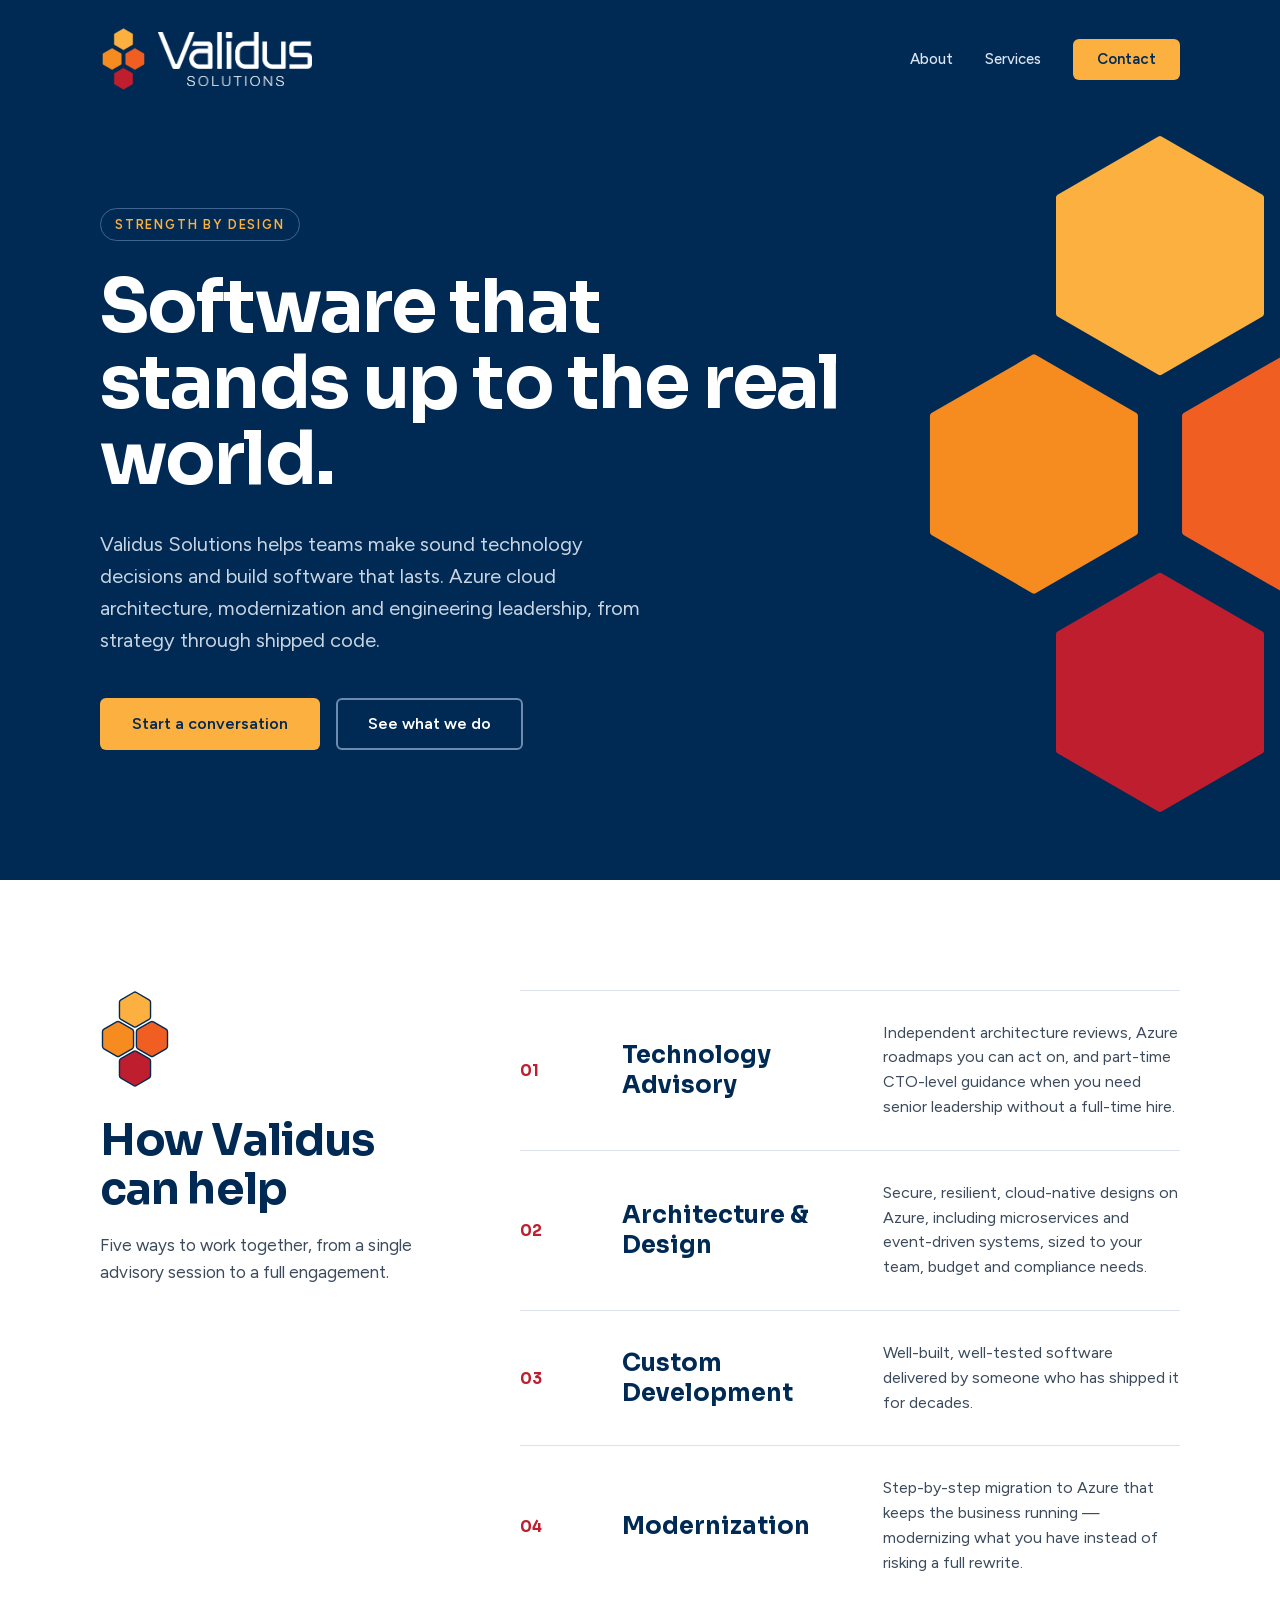
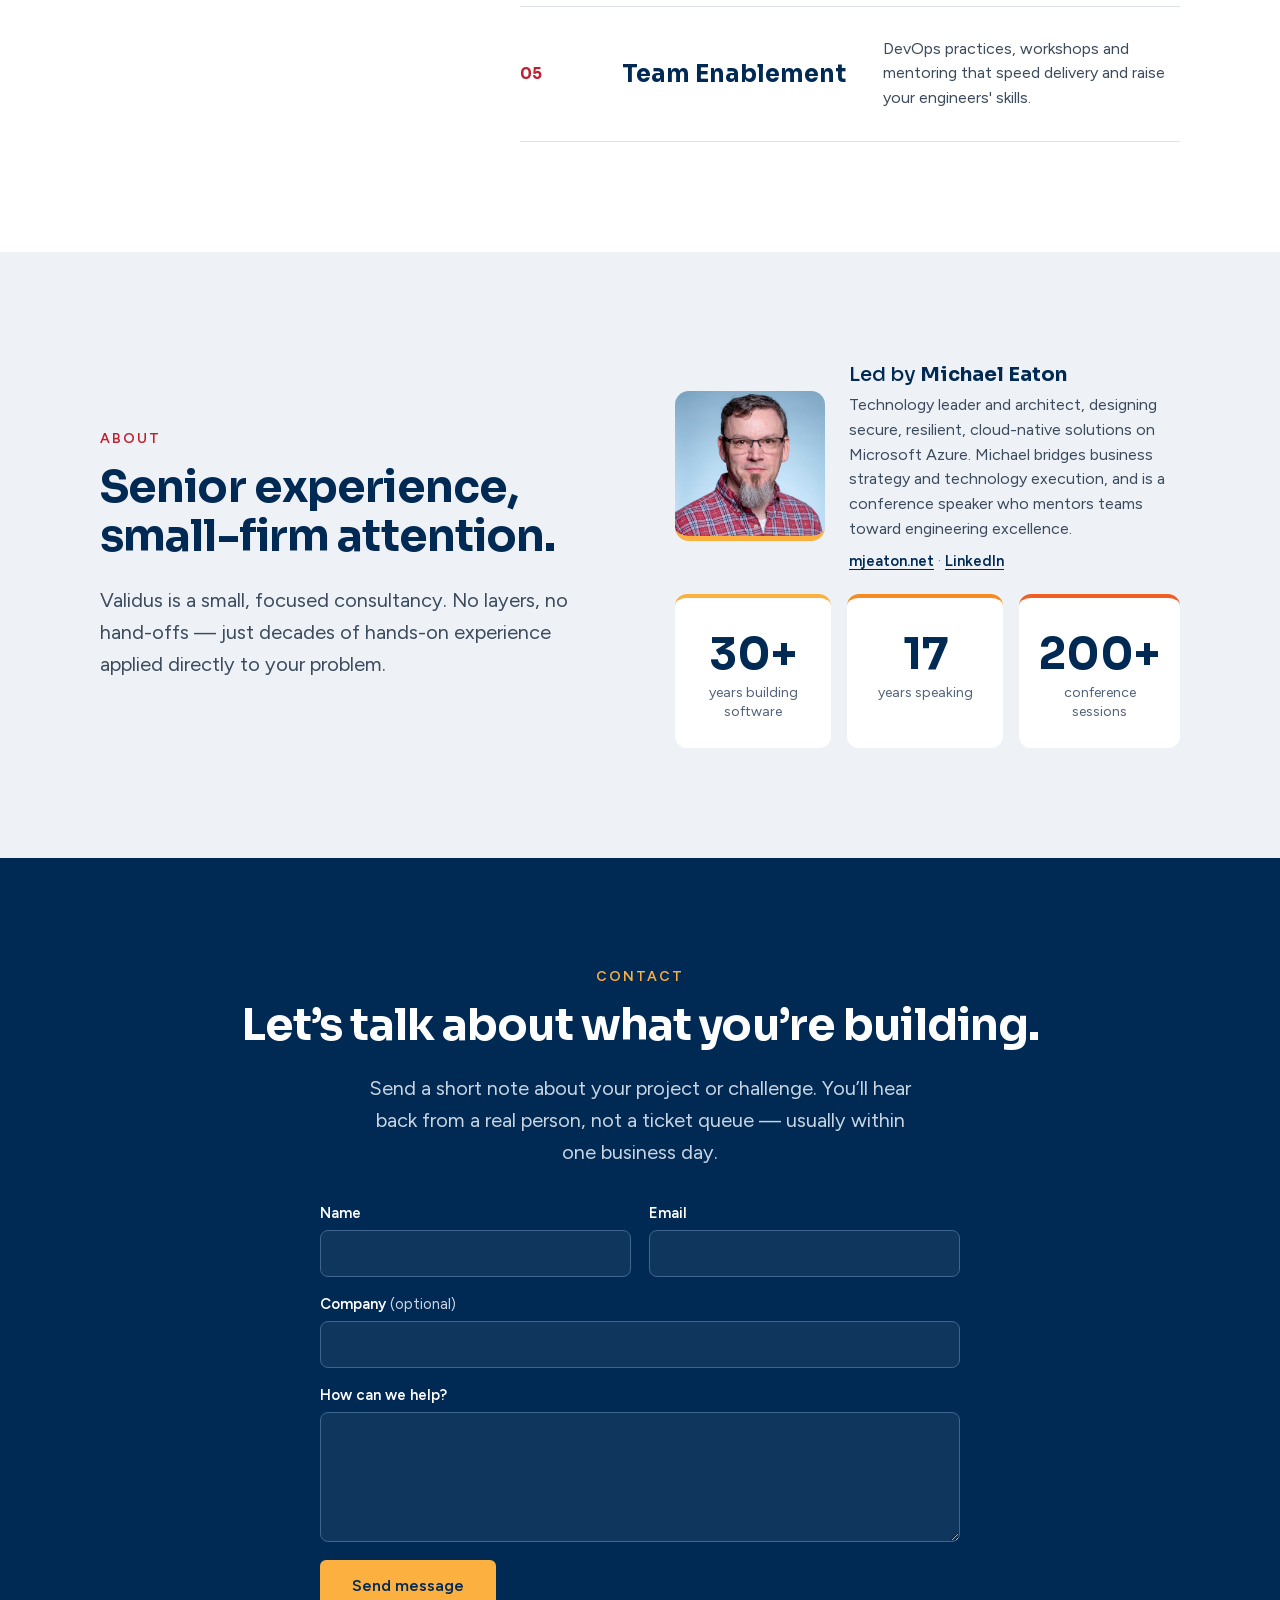
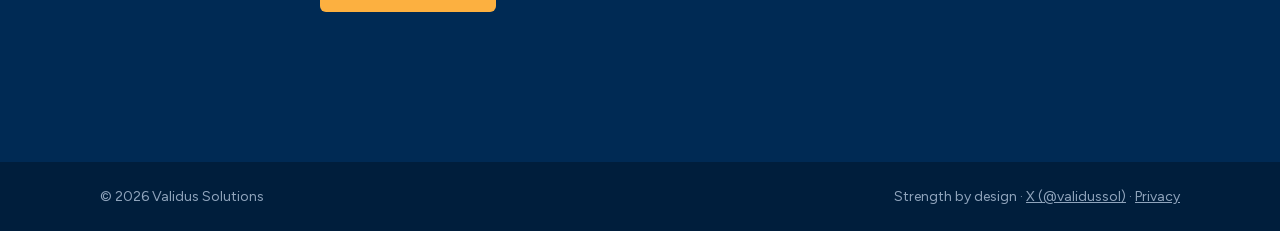
==== commit feb24377: "Clarify Technology Advisory service description Co-Authored-By: Claude Opus 5.5 <noreply@anthropic.c" ====
--- a/index.html
+++ b/index.html
@@ -182,7 +182,7 @@
       <p>Five ways to work together, from a single advisory session to a full engagement.</p>
     </div>
     <div class="main">
-      <div class="row"><b>01</b><h3>Technology Advisory</h3><p>Azure strategy and roadmaps, architecture reviews and fractional technical leadership for CTOs and CIOs.</p></div>
+      <div class="row"><b>01</b><h3>Technology Advisory</h3><p>Independent architecture reviews, Azure roadmaps you can act on, and part-time CTO-level guidance when you need senior leadership without a full-time hire.</p></div>
       <div class="row"><b>02</b><h3>Architecture &amp; Design</h3><p>Secure, resilient, cloud-native designs on Azure, including microservices and event-driven systems, sized to your team, budget and compliance needs.</p></div>
       <div class="row"><b>03</b><h3>Custom Development</h3><p>Well-built, well-tested software delivered by someone who has shipped it for decades.</p></div>
       <div class="row"><b>04</b><h3>Modernization</h3><p>Step-by-step migration to Azure that keeps the business running — modernizing what you have instead of risking a full rewrite.</p></div>
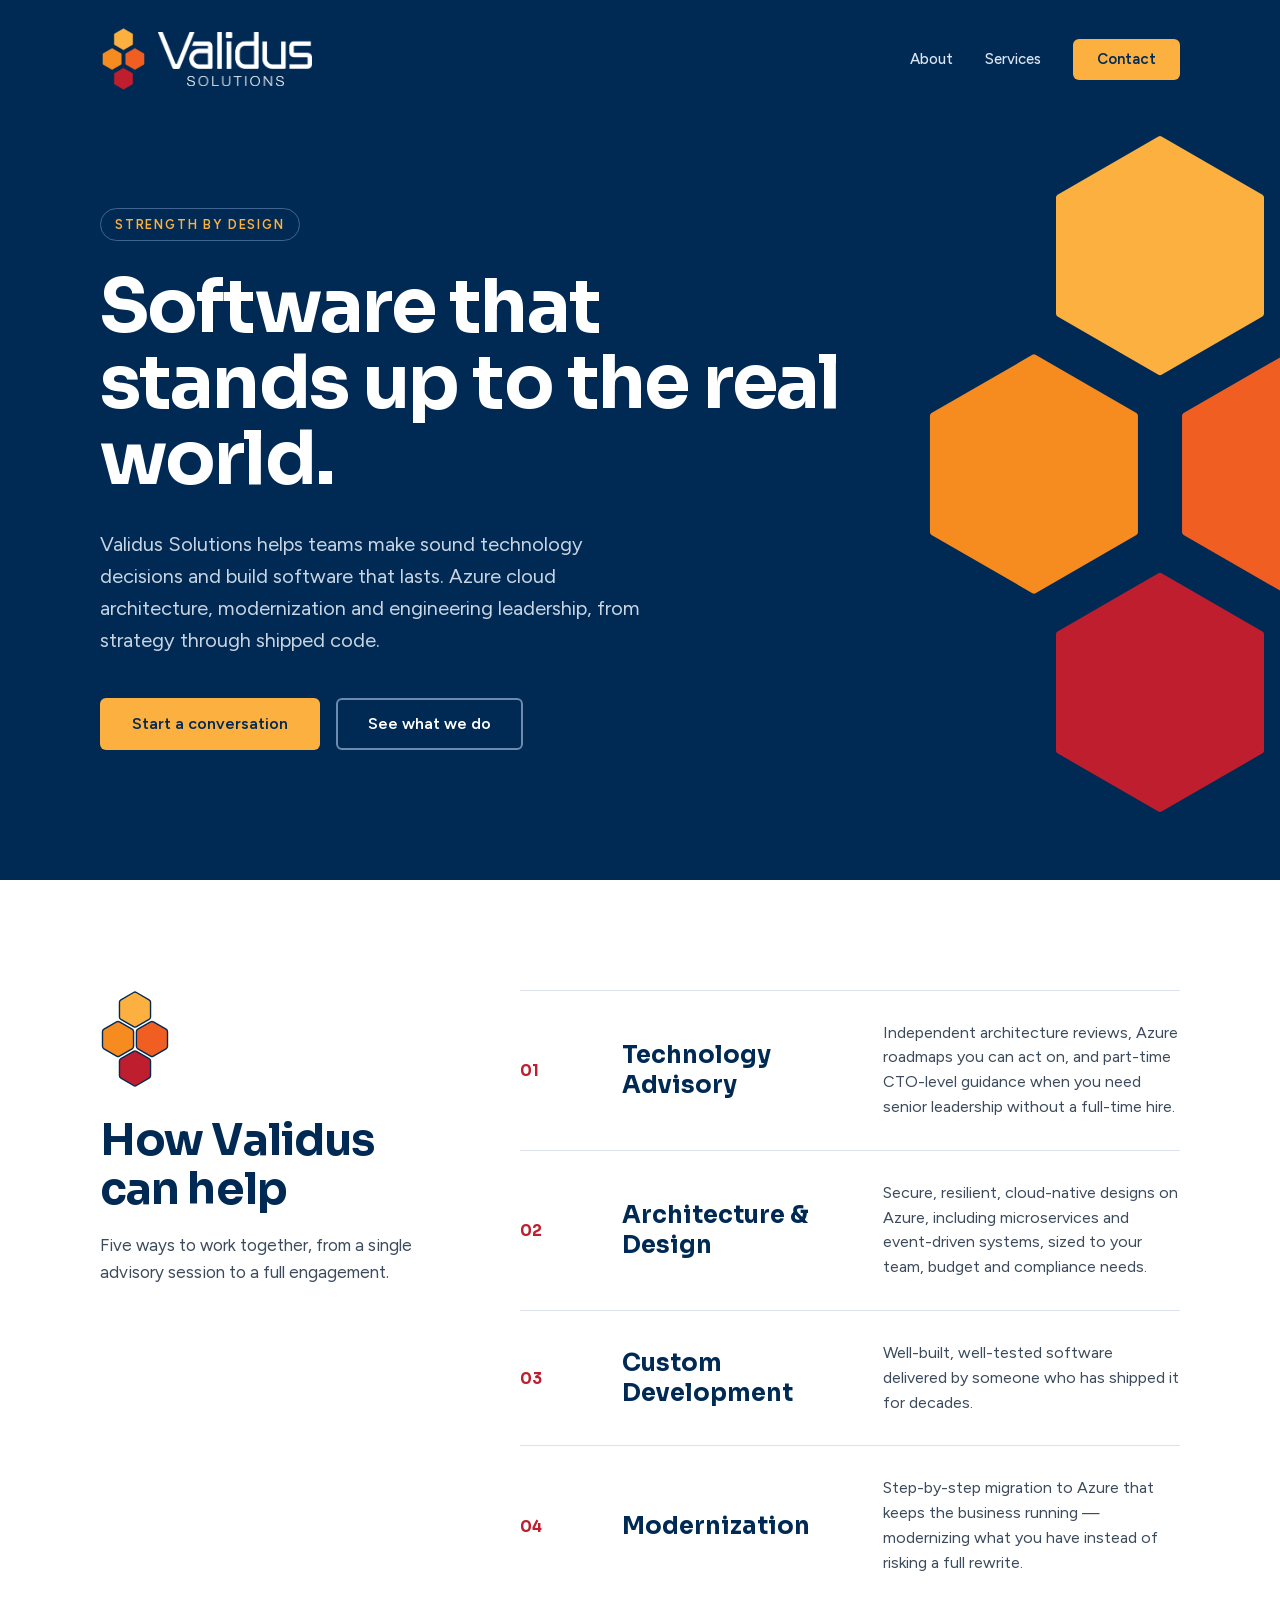
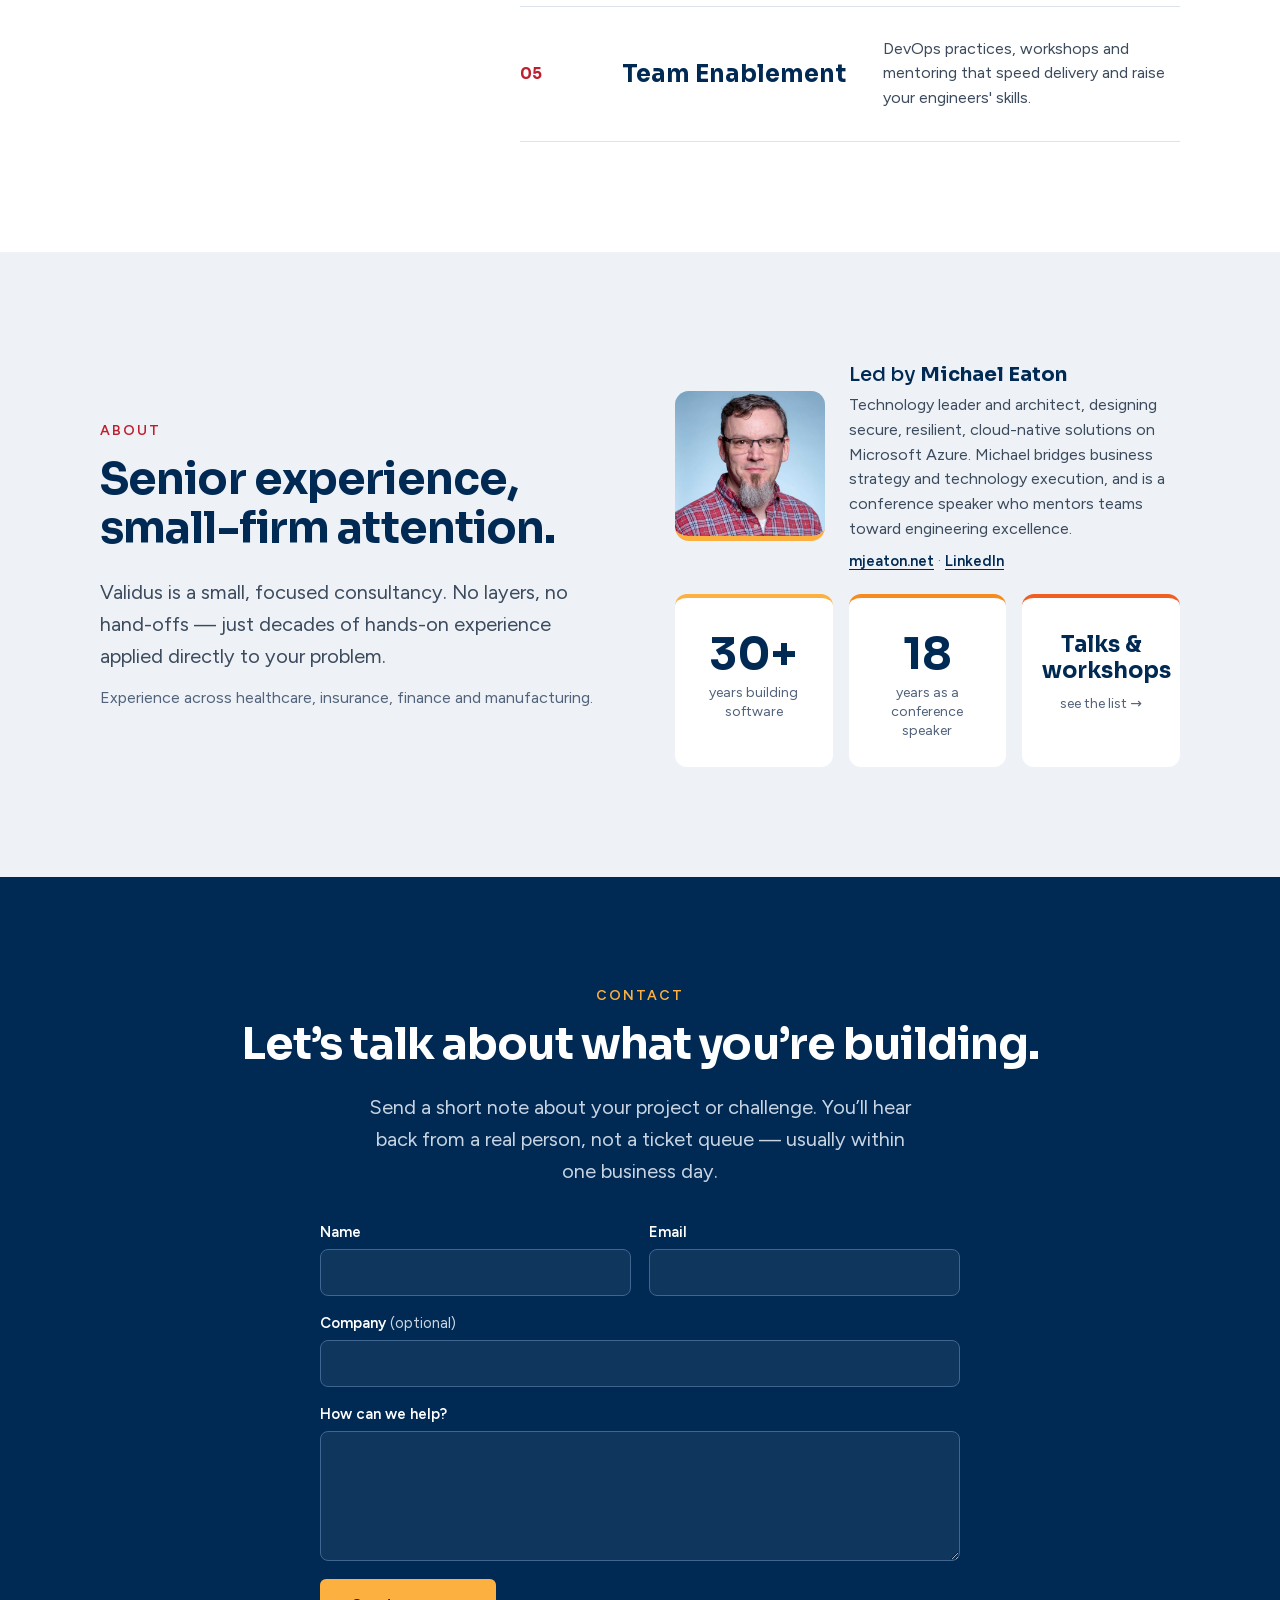
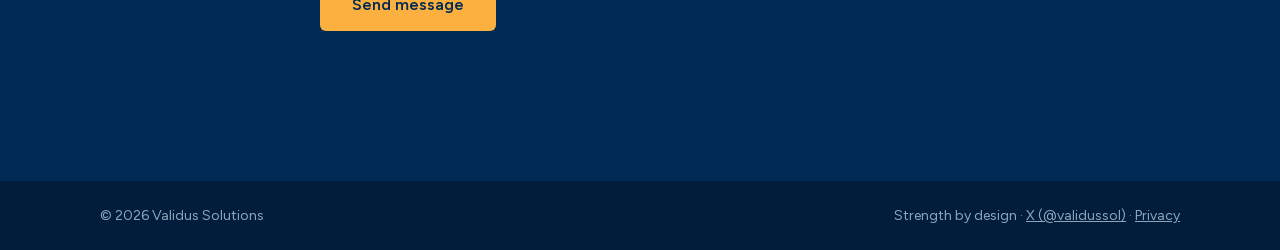
==== commit f98159b6: "Refine About section: industries, speaking stats, link to talks - Add industries line (healthcare, i" ====
--- a/index.html
+++ b/index.html
@@ -103,11 +103,15 @@
 .about .grid{display:grid;grid-template-columns:1fr 1fr;gap:70px;align-items:center}
 @media(max-width:860px){.about .grid{grid-template-columns:1fr;gap:36px}}
 .about .lede{margin:22px 0 0}
-.stats{display:grid;grid-template-columns:repeat(3,1fr);gap:16px}
+.stats{display:grid;grid-template-columns:repeat(3,minmax(0,1fr));gap:16px}
 .stat{background:#fff;border-radius:12px;padding:28px 20px;text-align:center;border-top:4px solid var(--yellow)}
 .stat:nth-child(2){border-color:var(--orange)}.stat:nth-child(3){border-color:var(--vermilion)}
 .stat b{display:block;font-family:var(--font-head);font-size:clamp(30px,4vw,44px);color:var(--navy)}
 .stat span{font-size:14px;color:var(--muted)}
+.stat b.stat__text{font-size:clamp(18px,1.8vw,22px);line-height:1.2;padding-block:6px 8px}
+.stat--link{display:block;text-decoration:none;transition:box-shadow .2s,transform .2s}.stat--link:hover{transform:translateY(-3px);box-shadow:0 10px 24px rgba(0,42,84,.12)}.stat--link:hover span{color:var(--navy)}
+.about .industries{margin-top:16px;font-size:16px;color:var(--muted)}
+
 
 .contact{background:var(--navy);color:var(--on-navy);text-align:center;position:relative;overflow:hidden}
 .contact h2{color:#fff}
@@ -135,6 +139,7 @@
 .about .bio{font-size:16px;line-height:1.55;color:var(--ink)}
 .about .links{margin-top:10px;font-size:15px;color:var(--muted)}.about .links a{color:var(--navy);font-weight:600;text-decoration:underline;text-underline-offset:3px}.about .links a:hover{color:var(--red)}
 @media(max-width:520px){.lead-card{flex-direction:column;align-items:flex-start}.portrait{width:120px;height:120px}}.about strong{color:var(--navy)}
+@media(max-width:520px){.stats{gap:10px}.stat{padding:22px 8px}.stat b.stat__text{font-size:14px;letter-spacing:-.01em}}
 </style>
 </head>
 <body>
@@ -197,6 +202,7 @@
       <div class="eyebrow">About</div>
       <h2 class="h2">Senior experience, <span style="white-space:nowrap">small-firm</span> attention.</h2>
       <p class="lede">Validus is a small, focused consultancy. No layers, no hand-offs — just decades of hands-on experience applied directly to your problem.</p>
+      <p class="industries">Experience across healthcare, insurance, finance and manufacturing.</p>
     </div>
     <div>
       <div class="lead-card">
@@ -209,8 +215,8 @@
       </div>
       <div class="stats">
       <div class="stat"><b>30+</b><span>years building software</span></div>
-      <div class="stat"><b>17</b><span>years speaking</span></div>
-      <div class="stat"><b>200+</b><span>conference sessions</span></div>
+      <div class="stat"><b class="js-speaking-years">18</b><span>years as a conference speaker</span></div>
+      <a class="stat stat--link" href="https://mjeaton.net/speaking" rel="noopener"><b class="stat__text">Talks &amp; workshops</b><span>see the list <span aria-hidden="true">→</span></span></a>
       </div>
     </div>
   </div>
@@ -272,6 +278,7 @@
 </script>
 </main>
 <footer><div class="container"><span>© <span class="js-year">2026</span> Validus Solutions</span><span>Strength by design · <a href="https://x.com/validussol" rel="noopener">X (@validussol)</a> · <a href="/privacy">Privacy</a></span></div></footer>
+<script>document.querySelectorAll('.js-speaking-years').forEach(function (el) { el.textContent = new Date().getFullYear() - 2008; });</script>
 <script>document.querySelectorAll('.js-year').forEach(function (el) { el.textContent = new Date().getFullYear(); });</script>
 <!-- Cloudflare Web Analytics --><script type='module' src='https://static.cloudflareinsights.com/beacon.min.js' data-cf-beacon='{"token": "9e3b4ad046164b7d8126bd75b05d38b9"}'></script><!-- End Cloudflare Web Analytics -->
 </body>
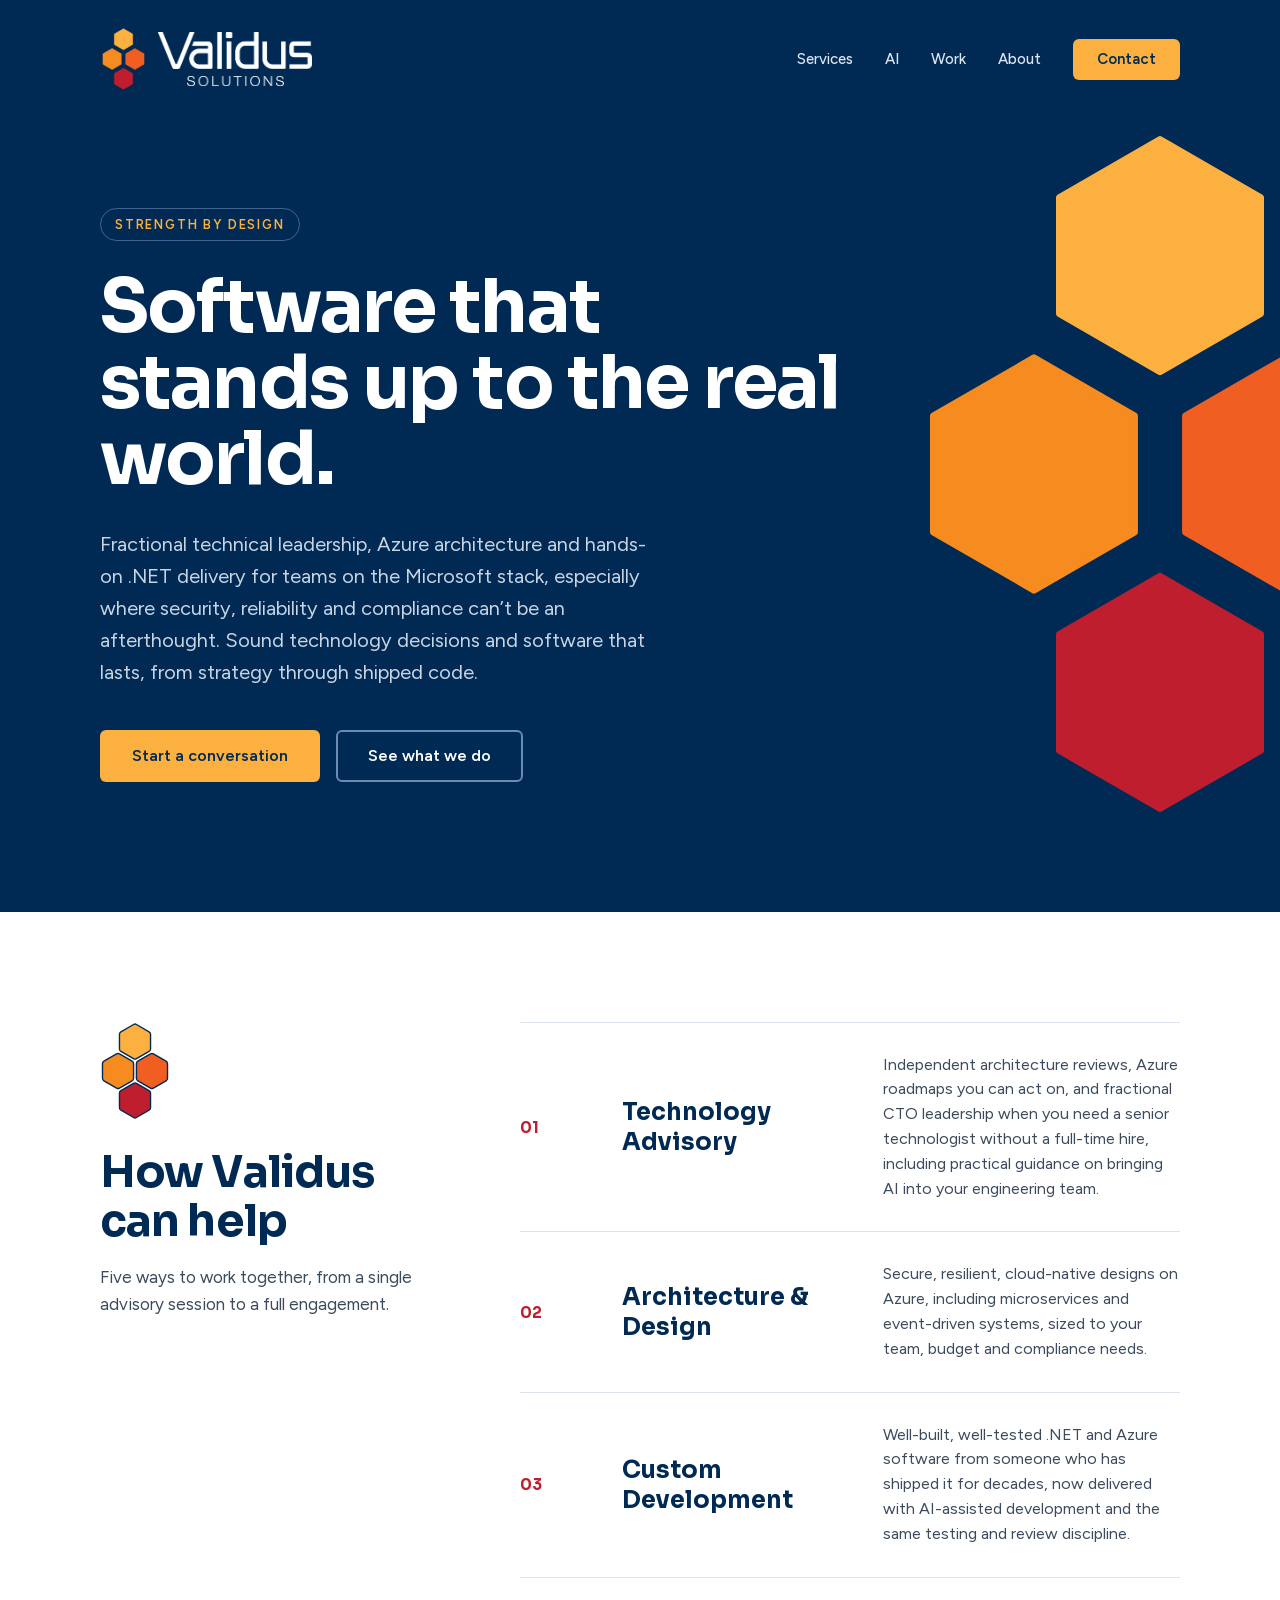
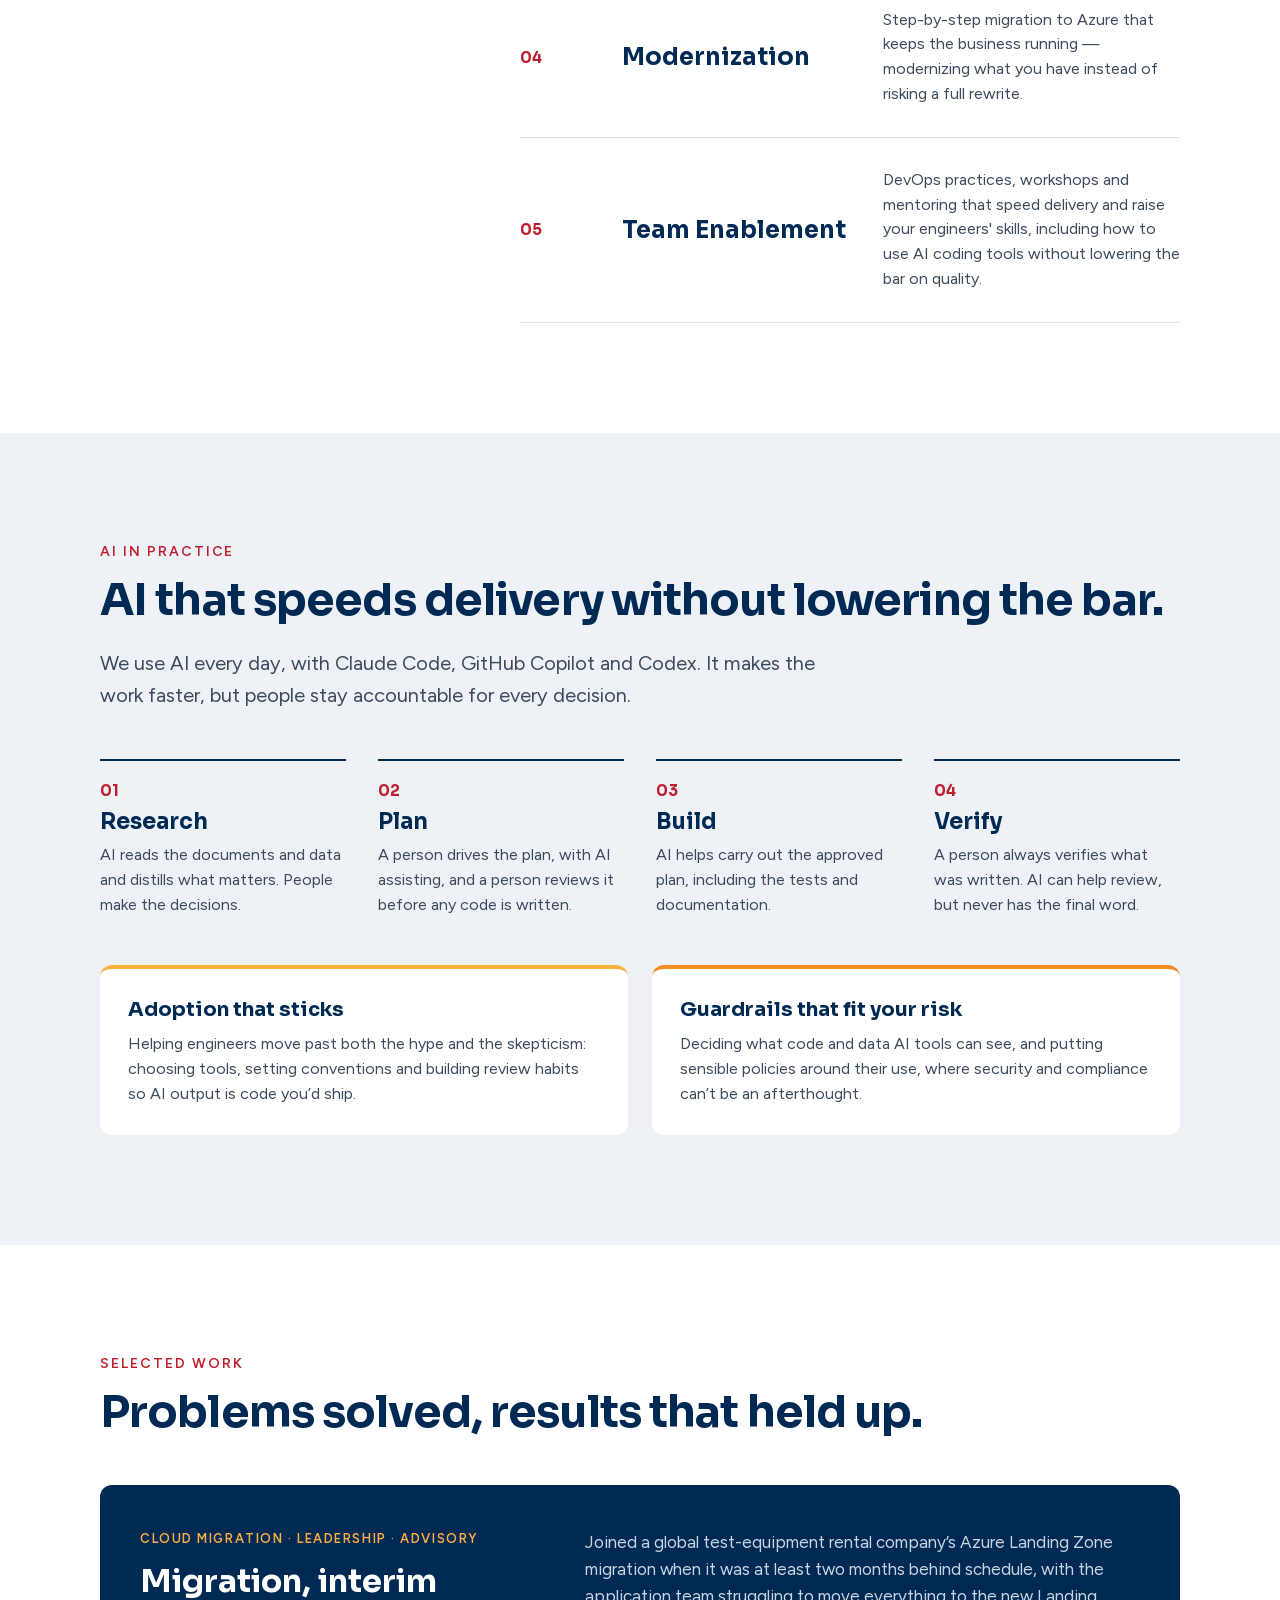
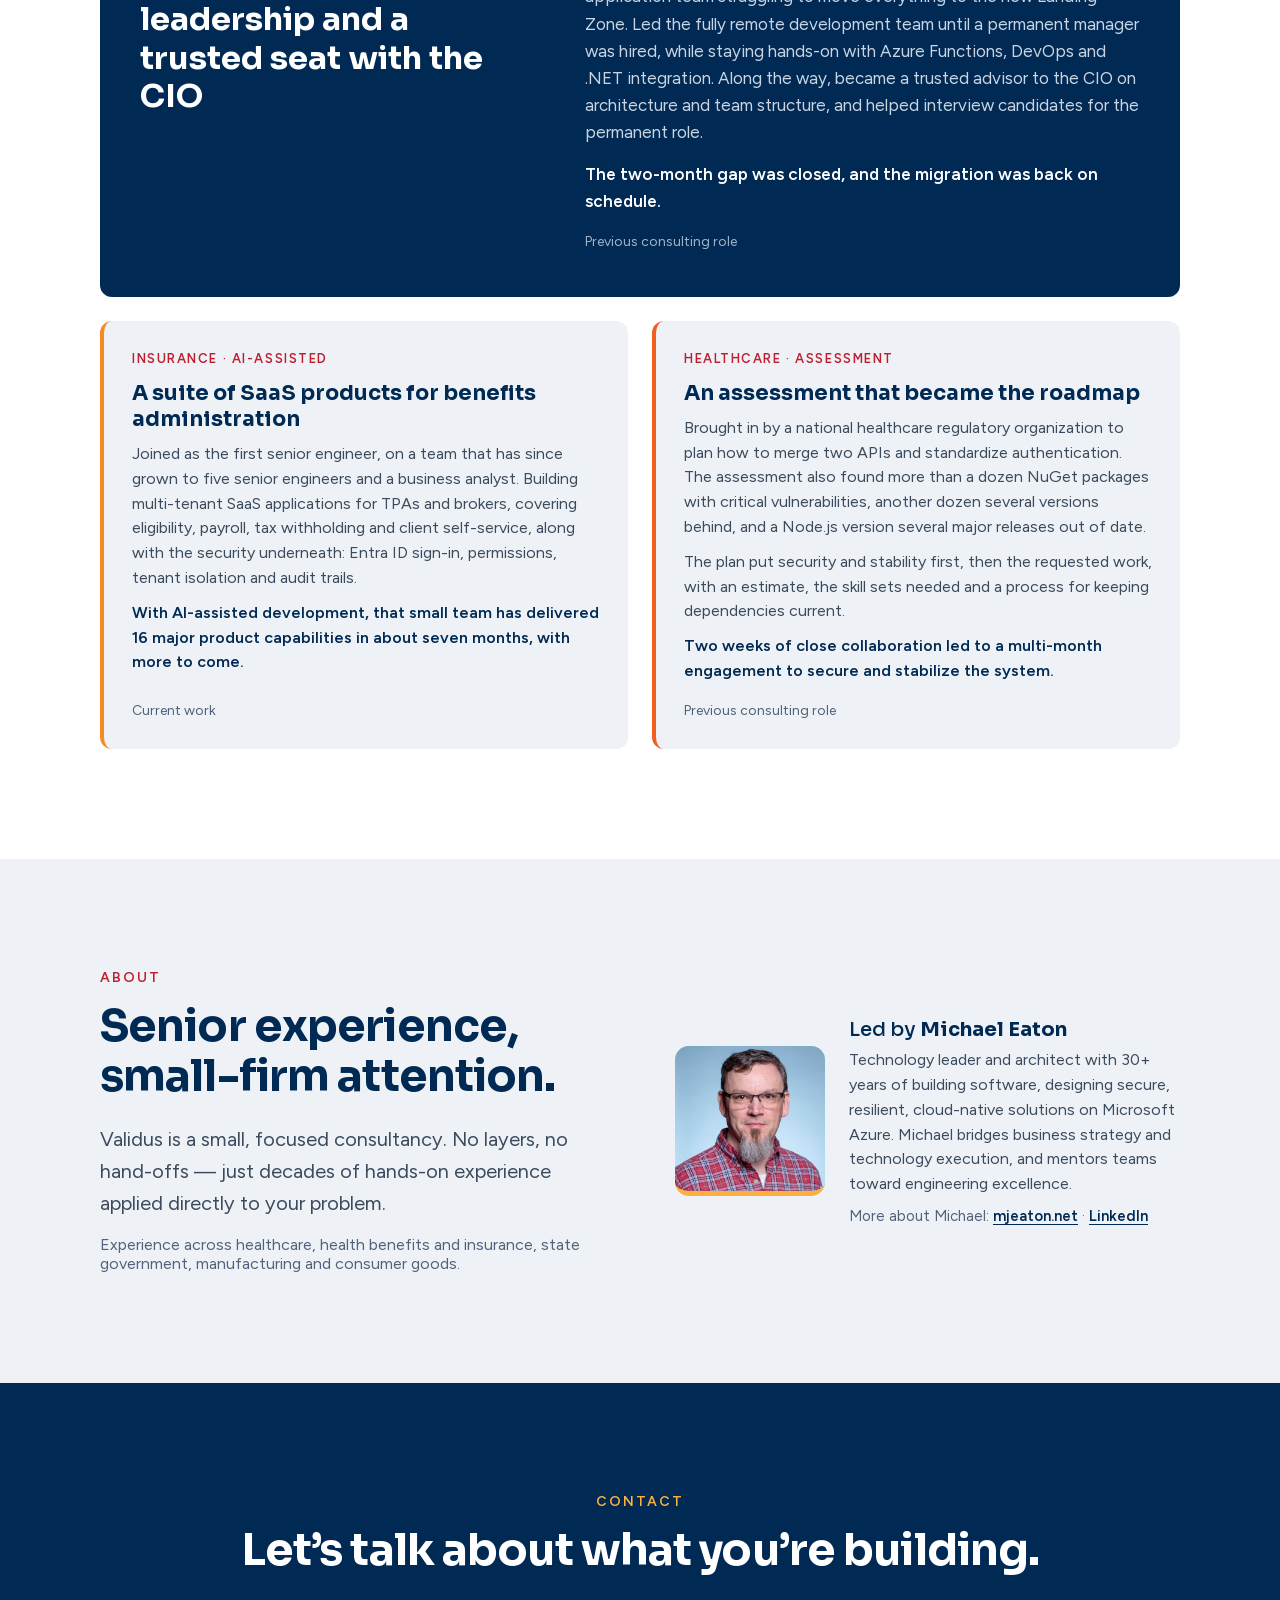
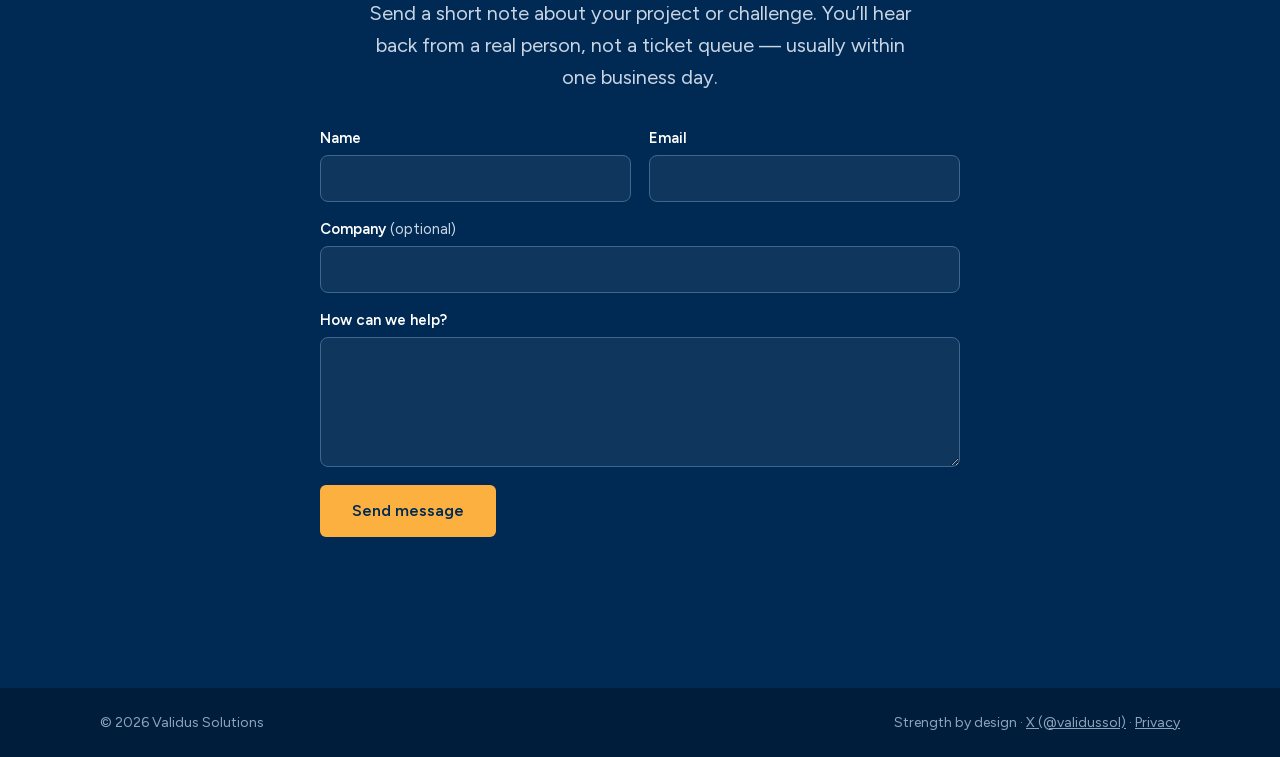
==== commit 7752db38: "Add proof, positioning and AI sections from site review - Hero: fractional technical leadership for " ====
--- a/index.html
+++ b/index.html
@@ -3,14 +3,14 @@
 <head>
 <meta charset="utf-8">
 <meta name="viewport" content="width=device-width, initial-scale=1">
-<title>Validus Solutions — Azure Architecture & Technology Advisory</title>
-<meta name="description" content="Small consultancy for Azure cloud architecture, technology advisory, custom development and modernization. Senior experience, small-firm attention.">
+<title>Validus Solutions — Fractional CTO &amp; Azure Architecture</title>
+<meta name="description" content="Fractional CTO leadership, Azure architecture, .NET development and modernization for teams on the Microsoft stack, especially where security, reliability and compliance matter.">
 <link rel="canonical" href="https://validussolutions.com/">
 <meta name="msvalidate.01" content="E839CEF3F35D40A292EE7AFA92074F50" />
 <meta property="og:type" content="website">
 <meta property="og:site_name" content="Validus Solutions">
-<meta property="og:title" content="Validus Solutions — Azure Architecture &amp; Technology Advisory">
-<meta property="og:description" content="Senior experience, small-firm attention. Azure cloud architecture, technology advisory, development and modernization.">
+<meta property="og:title" content="Validus Solutions — Fractional CTO &amp; Azure Architecture">
+<meta property="og:description" content="Fractional CTO leadership, Azure architecture and hands-on .NET delivery for teams where security, reliability and compliance matter.">
 <meta property="og:url" content="https://validussolutions.com/">
 <meta property="og:image" content="https://validussolutions.com/assets/og.png">
 <meta property="og:image:width" content="1200">
@@ -31,11 +31,11 @@
   "url": "https://validussolutions.com/",
   "logo": "https://validussolutions.com/assets/og.png",
   "image": "https://validussolutions.com/assets/og.png",
-  "description": "A small consultancy offering Azure cloud architecture, technology advisory, custom development, modernization and team enablement.",
+  "description": "A small consultancy offering fractional CTO leadership, Azure cloud architecture, custom development, modernization and team enablement for teams on the Microsoft stack.",
   "slogan": "Strength by design",
   "sameAs": ["https://x.com/validussol"],
   "founder": { "@type": "Person", "name": "Michael Eaton", "jobTitle": "Technology leader and architect", "image": "https://validussolutions.com/assets/michael-eaton.jpg", "url": "https://mjeaton.net/", "sameAs": ["https://www.linkedin.com/in/mjeaton", "https://mjeaton.net/"] },
-  "knowsAbout": ["Microsoft Azure", "Cloud architecture", "Cloud migration", "Technology advisory", "Software architecture", "Custom software development", "Application modernization", "DevOps", "Engineering team enablement"],
+  "knowsAbout": ["Fractional CTO", "Microsoft Azure", ".NET", "Microsoft Entra ID", "AI-assisted software development", "Cloud architecture", "Cloud migration", "Technology advisory", "Software architecture", "Custom software development", "Application modernization", "DevOps", "Engineering team enablement"],
   "hasOfferCatalog": {
     "@type": "OfferCatalog",
     "name": "Services",
@@ -98,21 +98,42 @@
 .row b{font-family:var(--font-head);font-size:15px;color:var(--red)}
 .row h3{font-size:24px}.row p{font-size:16px;line-height:1.55}
 @media(max-width:700px){.row{grid-template-columns:44px 1fr;gap:6px 16px}.row p{grid-column:2}}
+.ai{background:var(--panel)}
+.ai .lede{margin-top:22px;max-width:720px}
+.ai-steps{list-style:none;margin:48px 0 0;padding:0;display:grid;grid-template-columns:repeat(4,minmax(0,1fr));gap:32px}
+.ai-step{padding-top:20px;border-top:2px solid var(--navy)}
+.ai-step b{font-family:var(--font-head);font-size:15px;color:var(--red)}
+.ai-step h3{font-size:22px;margin-top:8px}
+.ai-step p{margin-top:8px;font-size:16px;line-height:1.55}
+.ai-points{display:grid;grid-template-columns:repeat(2,minmax(0,1fr));gap:24px;margin-top:48px}
+.ai-point{background:#fff;border-radius:12px;padding:28px;border-top:4px solid var(--yellow)}
+.ai-point:nth-child(2){border-color:var(--orange)}
+.ai-point h3{font-size:20px;line-height:1.25}
+.ai-point p{margin-top:10px;font-size:16px;line-height:1.55}
+@media(max-width:1024px){.ai-steps{grid-template-columns:repeat(2,minmax(0,1fr))}}
+@media(max-width:640px){.ai-steps,.ai-points{grid-template-columns:1fr}}
+.works{display:grid;grid-template-columns:repeat(2,minmax(0,1fr));gap:24px;margin-top:48px}
+.work__tag{font-size:13px;font-weight:600;letter-spacing:.12em;text-transform:uppercase;color:var(--red)}
+.work-feat{grid-column:1/-1;display:grid;grid-template-columns:minmax(0,1fr) minmax(0,1.4fr);gap:48px;align-items:start;background:var(--navy);color:var(--on-navy);border-radius:12px;padding:44px 40px}
+.work-feat p{font-size:17px;line-height:1.6}
+.work-feat .work__tag{font-size:13px;color:var(--yellow)}
+.work-feat h3{color:#fff;font-size:clamp(24px,2.6vw,32px);line-height:1.2;margin-top:12px}
+.work-feat .work-feat__result{margin-top:14px;font-weight:600;color:#fff}
+.work-feat .work-feat__ctx{margin-top:16px;font-size:14px;color:#9fb3c8}
+.work-card{display:flex;flex-direction:column;gap:10px;background:var(--panel);border-radius:12px;padding:28px;border-left:4px solid var(--orange)}
+.work-card:last-child{border-left-color:var(--vermilion)}
+.work-card h3{font-size:21px;line-height:1.25}
+.work-card p{font-size:16px;line-height:1.55}
+.work-card .work__tag{font-size:13px}
+.work-card .work-card__result{font-weight:600;color:var(--navy)}
+.work-card .work-card__ctx{margin-top:auto;padding-top:6px;font-size:14px;color:var(--muted)}
+@media(max-width:900px){.works,.work-feat{grid-template-columns:1fr}.work-feat{gap:16px;padding:32px 24px}}
 
 .about{background:var(--panel)}
 .about .grid{display:grid;grid-template-columns:1fr 1fr;gap:70px;align-items:center}
 @media(max-width:860px){.about .grid{grid-template-columns:1fr;gap:36px}}
 .about .lede{margin:22px 0 0}
-.stats{display:grid;grid-template-columns:repeat(3,minmax(0,1fr));gap:16px}
-.stat{background:#fff;border-radius:12px;padding:28px 20px;text-align:center;border-top:4px solid var(--yellow)}
-.stat:nth-child(2){border-color:var(--orange)}.stat:nth-child(3){border-color:var(--vermilion)}
-.stat b{display:block;font-family:var(--font-head);font-size:clamp(30px,4vw,44px);color:var(--navy)}
-.stat span{font-size:14px;color:var(--muted)}
-.stat b.stat__text{font-size:clamp(18px,1.8vw,22px);line-height:1.2;padding-block:6px 8px}
-.stat--link{display:block;text-decoration:none;transition:box-shadow .2s,transform .2s}.stat--link:hover{transform:translateY(-3px);box-shadow:0 10px 24px rgba(0,42,84,.12)}.stat--link:hover span{color:var(--navy)}
 .about .industries{margin-top:16px;font-size:16px;color:var(--muted)}
-
-
 .contact{background:var(--navy);color:var(--on-navy);text-align:center;position:relative;overflow:hidden}
 .contact h2{color:#fff}
 .contact .lede{margin:22px auto 36px;max-width:560px}
@@ -133,13 +154,12 @@
 footer{background:#001e3c;color:#8fa4bc;font-size:14px;padding-block:26px}
 footer .container{display:flex;justify-content:space-between;gap:12px;flex-wrap:wrap}
 footer a{color:#8fa4bc;text-decoration:underline}footer a:hover{color:var(--yellow)}
-.lead-card{display:flex;gap:24px;align-items:center;margin-bottom:24px}
+.lead-card{display:flex;gap:24px;align-items:center}
 .portrait{flex:none;width:150px;height:150px;object-fit:cover;object-position:50% 18%;border-radius:14px;border-bottom:5px solid var(--yellow);background:#dce3ec}
 .about .lead{margin:0 0 6px;font-size:20px;font-family:var(--font-head);color:var(--navy)}
 .about .bio{font-size:16px;line-height:1.55;color:var(--ink)}
 .about .links{margin-top:10px;font-size:15px;color:var(--muted)}.about .links a{color:var(--navy);font-weight:600;text-decoration:underline;text-underline-offset:3px}.about .links a:hover{color:var(--red)}
 @media(max-width:520px){.lead-card{flex-direction:column;align-items:flex-start}.portrait{width:120px;height:120px}}.about strong{color:var(--navy)}
-@media(max-width:520px){.stats{gap:10px}.stat{padding:22px 8px}.stat b.stat__text{font-size:14px;letter-spacing:-.01em}}
 </style>
 </head>
 <body>
@@ -163,14 +183,14 @@
       <img class="s" src="assets/solutions.png" alt="Solutions" width="97" height="11">
     </a>
     <nav class="nav" aria-label="Main">
-      <a href="#about">About</a><a href="#services">Services</a>
+      <a href="#services">Services</a><a href="#ai">AI</a><a href="#work">Work</a><a href="#about">About</a>
       <a class="btn btn--y" href="#contact">Contact</a>
     </nav>
   </div>
   <div class="container hero__copy" id="top">
     <div class="pill">Strength by design</div>
     <h1>Software that stands up to the real world.</h1>
-    <p class="lede">Validus Solutions helps teams make sound technology decisions and build software that lasts. Azure cloud architecture, modernization and engineering leadership, from strategy through shipped code.</p>
+    <p class="lede">Fractional technical leadership, Azure architecture and hands-on .NET delivery for teams on the Microsoft stack, especially where security, reliability and compliance can’t be an afterthought. Sound technology decisions and software that lasts, from strategy through shipped code.</p>
     <div class="btn-row">
       <a class="btn btn--y" href="#contact">Start a conversation</a>
       <a class="btn btn--g" href="#services">See what we do</a>
@@ -187,11 +207,70 @@
       <p>Five ways to work together, from a single advisory session to a full engagement.</p>
     </div>
     <div class="main">
-      <div class="row"><b>01</b><h3>Technology Advisory</h3><p>Independent architecture reviews, Azure roadmaps you can act on, and part-time CTO-level guidance when you need senior leadership without a full-time hire.</p></div>
+      <div class="row"><b>01</b><h3>Technology Advisory</h3><p>Independent architecture reviews, Azure roadmaps you can act on, and fractional CTO leadership when you need a senior technologist without a full-time hire, including practical guidance on bringing AI into your engineering team.</p></div>
       <div class="row"><b>02</b><h3>Architecture &amp; Design</h3><p>Secure, resilient, cloud-native designs on Azure, including microservices and event-driven systems, sized to your team, budget and compliance needs.</p></div>
-      <div class="row"><b>03</b><h3>Custom Development</h3><p>Well-built, well-tested software delivered by someone who has shipped it for decades.</p></div>
+      <div class="row"><b>03</b><h3>Custom Development</h3><p>Well-built, well-tested .NET and Azure software from someone who has shipped it for decades, now delivered with AI-assisted development and the same testing and review discipline.</p></div>
       <div class="row"><b>04</b><h3>Modernization</h3><p>Step-by-step migration to Azure that keeps the business running — modernizing what you have instead of risking a full rewrite.</p></div>
-      <div class="row"><b>05</b><h3>Team Enablement</h3><p>DevOps practices, workshops and mentoring that speed delivery and raise your engineers' skills.</p></div>
+      <div class="row"><b>05</b><h3>Team Enablement</h3><p>DevOps practices, workshops and mentoring that speed delivery and raise your engineers' skills, including how to use AI coding tools without lowering the bar on quality.</p></div>
+    </div>
+  </div>
+</section>
+
+<section class="section ai" id="ai">
+  <div class="container">
+    <div class="eyebrow">AI in practice</div>
+    <h2 class="h2">AI that speeds delivery without lowering the bar.</h2>
+    <p class="lede">We use AI every day, with Claude Code, GitHub Copilot and Codex. It makes the work faster, but people stay accountable for every decision.</p>
+    <ol class="ai-steps">
+      <li class="ai-step"><b>01</b><h3>Research</h3><p>AI reads the documents and data and distills what matters. People make the decisions.</p></li>
+      <li class="ai-step"><b>02</b><h3>Plan</h3><p>A person drives the plan, with AI assisting, and a person reviews it before any code is written.</p></li>
+      <li class="ai-step"><b>03</b><h3>Build</h3><p>AI helps carry out the approved plan, including the tests and documentation.</p></li>
+      <li class="ai-step"><b>04</b><h3>Verify</h3><p>A person always verifies what was written. AI can help review, but never has the final word.</p></li>
+    </ol>
+    <div class="ai-points">
+      <div class="ai-point">
+        <h3>Adoption that sticks</h3>
+        <p>Helping engineers move past both the hype and the skepticism: choosing tools, setting conventions and building review habits so AI output is code you’d ship.</p>
+      </div>
+      <div class="ai-point">
+        <h3>Guardrails that fit your risk</h3>
+        <p>Deciding what code and data AI tools can see, and putting sensible policies around their use, where security and compliance can’t be an afterthought.</p>
+      </div>
+    </div>
+  </div>
+</section>
+
+<section class="section work" id="work">
+  <div class="container">
+    <div class="eyebrow">Selected work</div>
+    <h2 class="h2">Problems solved, results that held up.</h2>
+    <div class="works">
+      <article class="work-feat">
+        <div>
+          <p class="work__tag">Cloud migration · Leadership · Advisory</p>
+          <h3>Migration, interim leadership and a trusted seat with the CIO</h3>
+        </div>
+        <div>
+          <p>Joined a global test-equipment rental company’s Azure Landing Zone migration when it was at least two months behind schedule, with the application team struggling to move everything to the new Landing Zone. Led the fully remote development team until a permanent manager was hired, while staying hands-on with Azure Functions, DevOps and .NET integration. Along the way, became a trusted advisor to the CIO on architecture and team structure, and helped interview candidates for the permanent role.</p>
+          <p class="work-feat__result">The two-month gap was closed, and the migration was back on schedule.</p>
+          <p class="work-feat__ctx">Previous consulting role</p>
+        </div>
+      </article>
+      <article class="work-card">
+        <p class="work__tag">Insurance · AI-assisted</p>
+        <h3>A suite of SaaS products for benefits administration</h3>
+        <p>Joined as the first senior engineer, on a team that has since grown to five senior engineers and a business analyst. Building multi-tenant SaaS applications for TPAs and brokers, covering eligibility, payroll, tax withholding and client self-service, along with the security underneath: Entra ID sign-in, permissions, tenant isolation and audit trails.</p>
+        <p class="work-card__result">With AI-assisted development, that small team has delivered 16 major product capabilities in about seven months, with more to come.</p>
+        <p class="work-card__ctx">Current work</p>
+      </article>
+      <article class="work-card">
+        <p class="work__tag">Healthcare · Assessment</p>
+        <h3>An assessment that became the roadmap</h3>
+        <p>Brought in by a national healthcare regulatory organization to plan how to merge two APIs and standardize authentication. The assessment also found more than a dozen NuGet packages with critical vulnerabilities, another dozen several versions behind, and a Node.js version several major releases out of date.</p>
+        <p>The plan put security and stability first, then the requested work, with an estimate, the skill sets needed and a process for keeping dependencies current.</p>
+        <p class="work-card__result">Two weeks of close collaboration led to a multi-month engagement to secure and stabilize the system.</p>
+        <p class="work-card__ctx">Previous consulting role</p>
+      </article>
     </div>
   </div>
 </section>
@@ -202,21 +281,16 @@
       <div class="eyebrow">About</div>
       <h2 class="h2">Senior experience, <span style="white-space:nowrap">small-firm</span> attention.</h2>
       <p class="lede">Validus is a small, focused consultancy. No layers, no hand-offs — just decades of hands-on experience applied directly to your problem.</p>
-      <p class="industries">Experience across healthcare, insurance, finance and manufacturing.</p>
+      <p class="industries">Experience across healthcare, health benefits and insurance, state government, manufacturing and consumer goods.</p>
     </div>
     <div>
       <div class="lead-card">
         <img class="portrait" src="assets/michael-eaton.jpg" alt="Portrait of Michael Eaton" width="500" height="536">
         <div>
           <p class="lead">Led by <strong>Michael Eaton</strong></p>
-          <p class="bio">Technology leader and architect, designing secure, resilient, cloud-native solutions on Microsoft Azure. Michael bridges business strategy and technology execution, and is a conference speaker who mentors teams toward engineering excellence.</p>
-          <p class="links"><a href="https://mjeaton.net/" rel="me noopener">mjeaton.net</a> · <a href="https://www.linkedin.com/in/mjeaton" rel="me noopener">LinkedIn</a></p>
+          <p class="bio">Technology leader and architect with 30+ years of building software, designing secure, resilient, cloud-native solutions on Microsoft Azure. Michael bridges business strategy and technology execution, and mentors teams toward engineering excellence.</p>
+          <p class="links">More about Michael: <a href="https://mjeaton.net/" rel="me noopener">mjeaton.net</a> · <a href="https://www.linkedin.com/in/mjeaton" rel="me noopener">LinkedIn</a></p>
         </div>
-      </div>
-      <div class="stats">
-      <div class="stat"><b>30+</b><span>years building software</span></div>
-      <div class="stat"><b class="js-speaking-years">18</b><span>years as a conference speaker</span></div>
-      <a class="stat stat--link" href="https://mjeaton.net/speaking" rel="noopener"><b class="stat__text">Talks &amp; workshops</b><span>see the list <span aria-hidden="true">→</span></span></a>
       </div>
     </div>
   </div>
@@ -278,7 +352,6 @@
 </script>
 </main>
 <footer><div class="container"><span>© <span class="js-year">2026</span> Validus Solutions</span><span>Strength by design · <a href="https://x.com/validussol" rel="noopener">X (@validussol)</a> · <a href="/privacy">Privacy</a></span></div></footer>
-<script>document.querySelectorAll('.js-speaking-years').forEach(function (el) { el.textContent = new Date().getFullYear() - 2008; });</script>
 <script>document.querySelectorAll('.js-year').forEach(function (el) { el.textContent = new Date().getFullYear(); });</script>
 <!-- Cloudflare Web Analytics --><script type='module' src='https://static.cloudflareinsights.com/beacon.min.js' data-cf-beacon='{"token": "9e3b4ad046164b7d8126bd75b05d38b9"}'></script><!-- End Cloudflare Web Analytics -->
 </body>
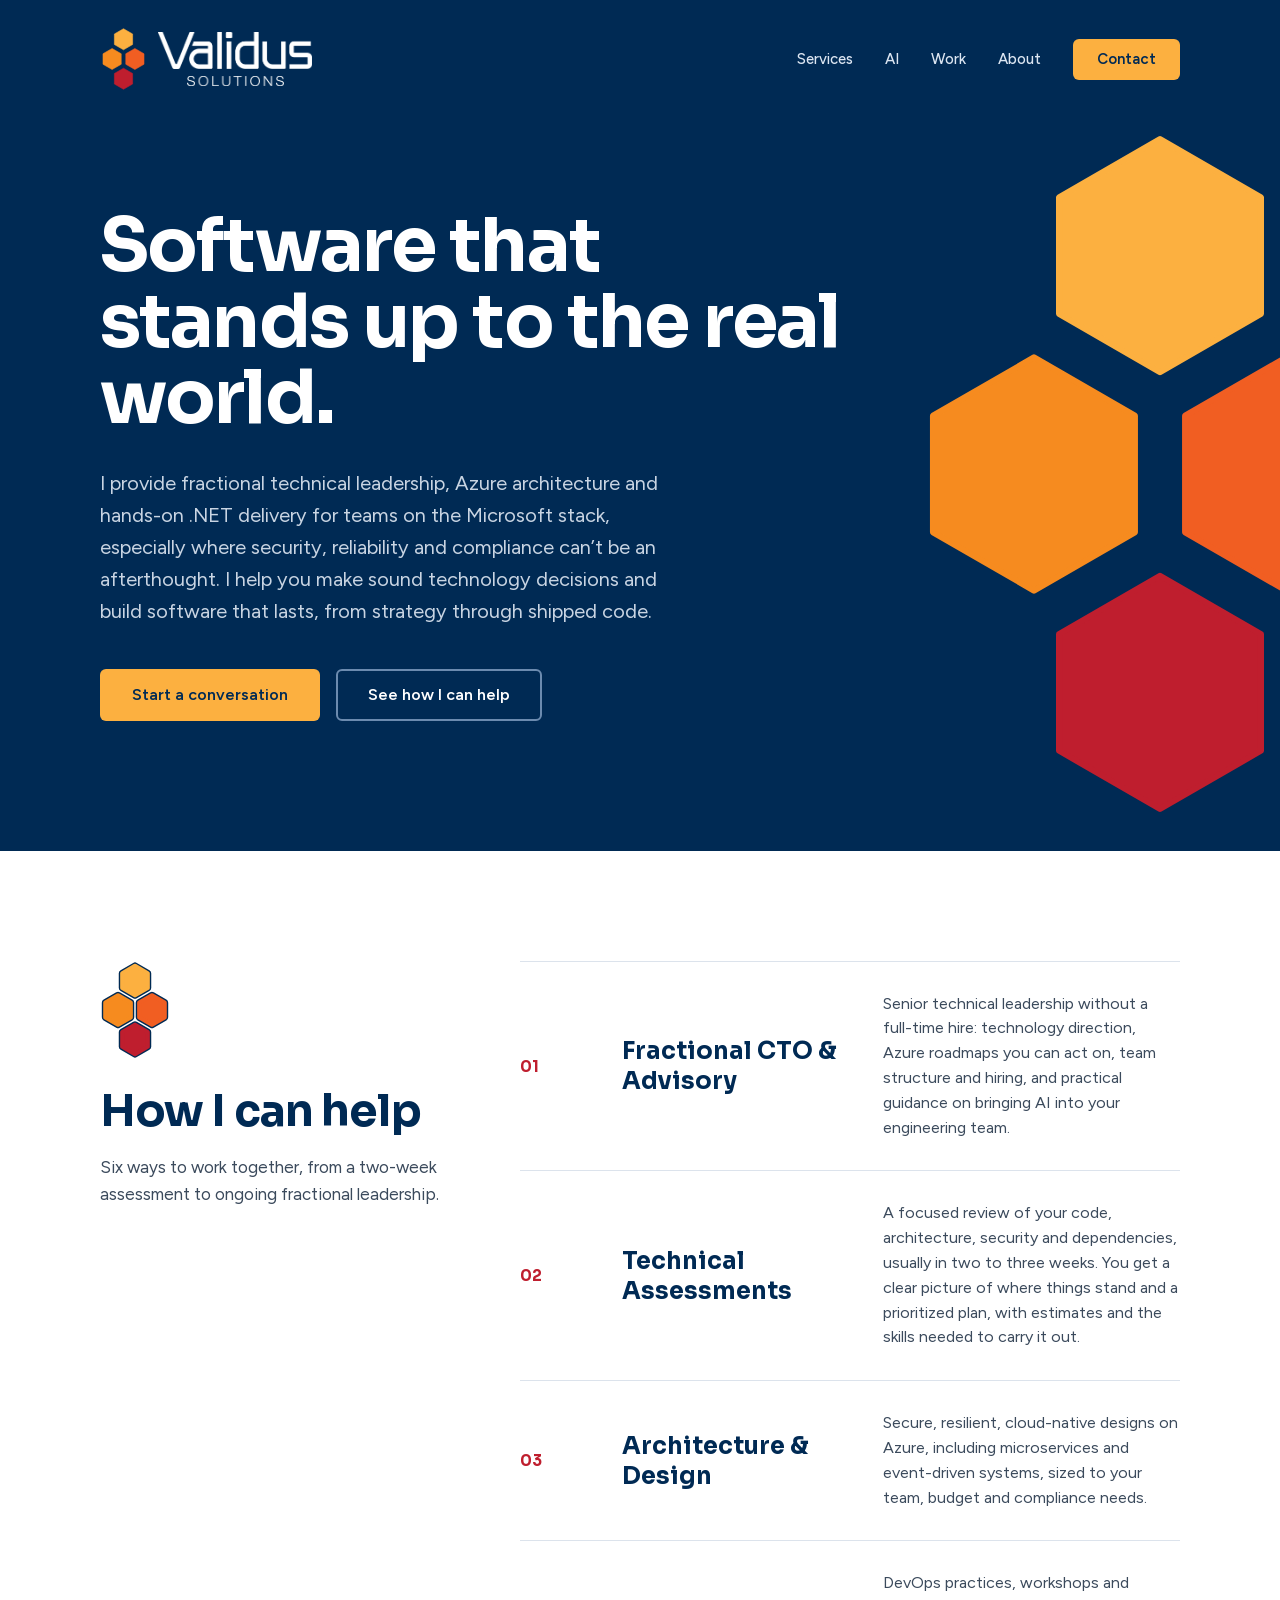
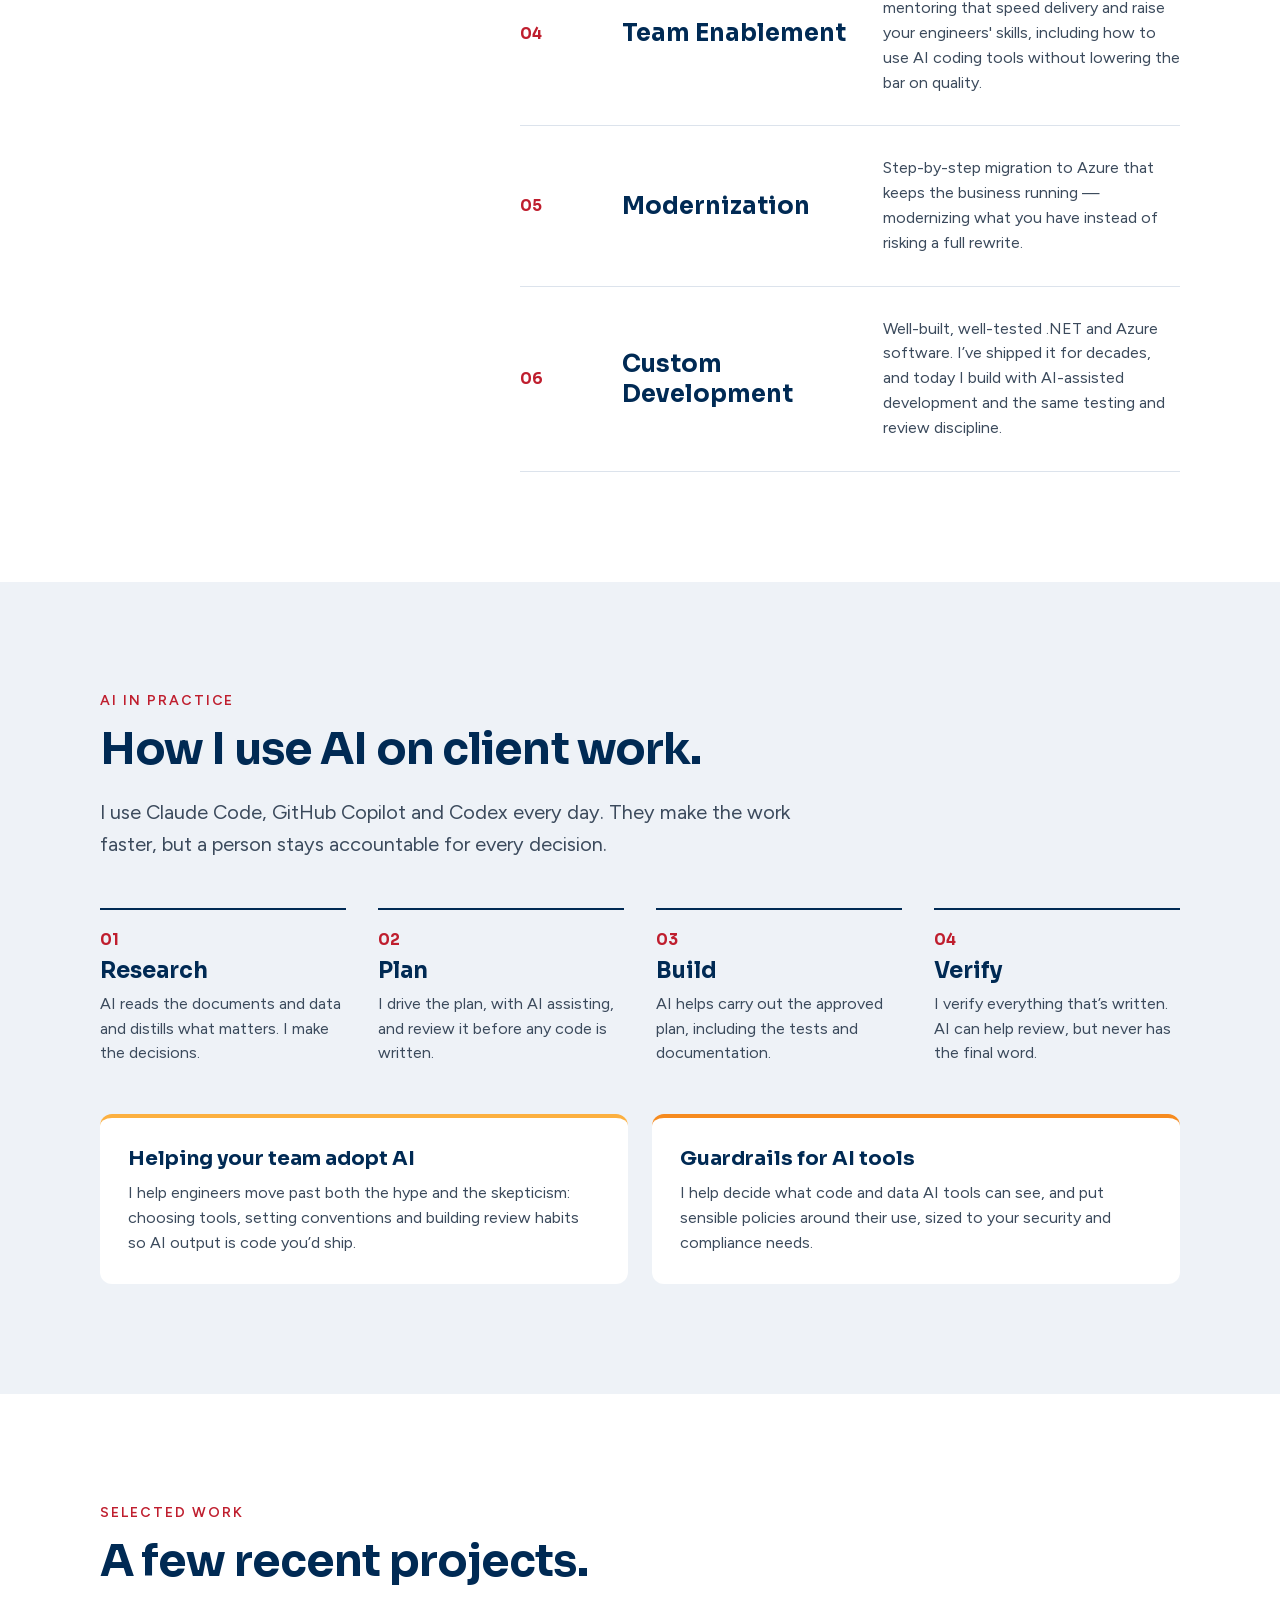
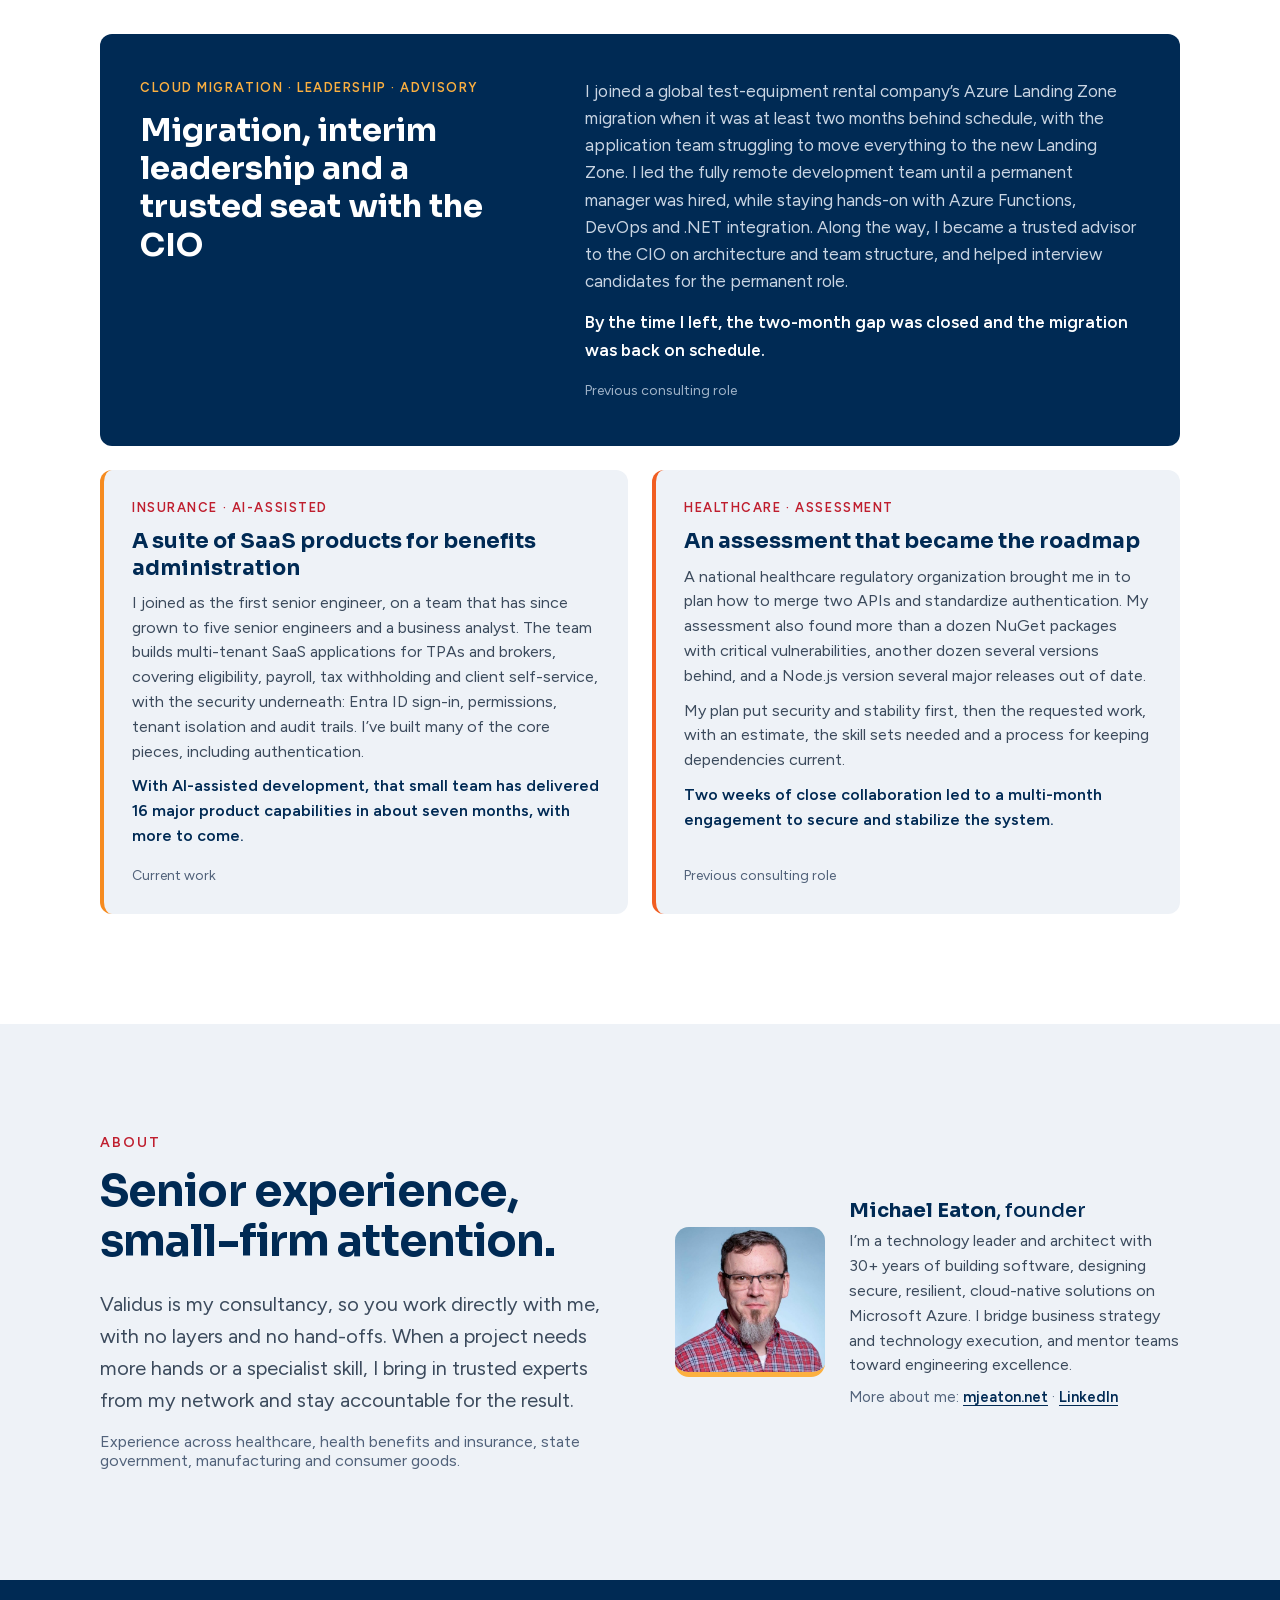
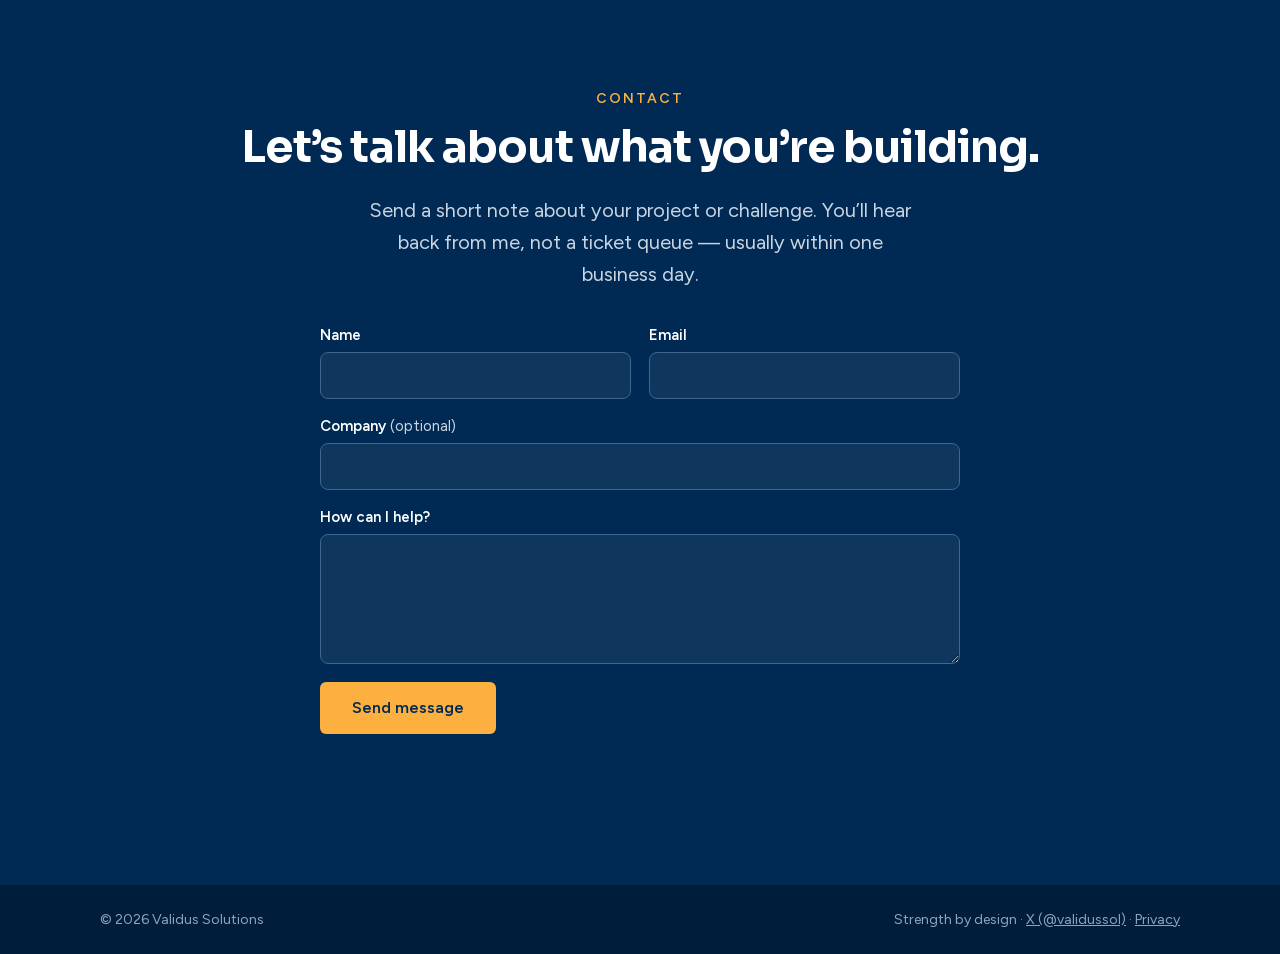
==== commit ef08a6bf: "Rewrite site in first person and lead with advisory work Address a second round of site feedback: - " ====
--- a/index.html
+++ b/index.html
@@ -61,7 +61,6 @@
 .container{max-width:var(--max);margin:0 auto;padding-inline:var(--gutter)}
 a:focus-visible{outline:3px solid var(--yellow);outline-offset:3px}
 .eyebrow{font-size:14px;font-weight:600;letter-spacing:.14em;text-transform:uppercase;color:var(--red);margin-bottom:16px}
-.pill{display:inline-block;border:1px solid #3f6590;color:var(--yellow);padding:8px 14px;border-radius:99px;margin-bottom:28px;font-size:13px;font-weight:600;letter-spacing:.14em;text-transform:uppercase}
 .h2{font-size:clamp(30px,4vw,44px);line-height:1.12;letter-spacing:-.02em}
 .lede{font-size:clamp(17px,1.6vw,20px);line-height:1.6}
 .btn{display:inline-block;font-weight:600;font-size:16px;line-height:1;padding:16px 30px;border-radius:6px;border:2px solid transparent;transition:background .15s}
@@ -188,12 +187,11 @@
     </nav>
   </div>
   <div class="container hero__copy" id="top">
-    <div class="pill">Strength by design</div>
     <h1>Software that stands up to the real world.</h1>
-    <p class="lede">Fractional technical leadership, Azure architecture and hands-on .NET delivery for teams on the Microsoft stack, especially where security, reliability and compliance can’t be an afterthought. Sound technology decisions and software that lasts, from strategy through shipped code.</p>
+    <p class="lede">I provide fractional technical leadership, Azure architecture and hands-on .NET delivery for teams on the Microsoft stack, especially where security, reliability and compliance can’t be an afterthought. I help you make sound technology decisions and build software that lasts, from strategy through shipped code.</p>
     <div class="btn-row">
       <a class="btn btn--y" href="#contact">Start a conversation</a>
-      <a class="btn btn--g" href="#services">See what we do</a>
+      <a class="btn btn--g" href="#services">See how I can help</a>
     </div>
   </div>
 </header>
@@ -203,15 +201,16 @@
   <div class="container split">
     <div class="aside">
       <svg class="mark" role="img" aria-label="Validus mark"><use href="#mark-o"/></svg>
-      <h2 class="h2">How Validus can help</h2>
-      <p>Five ways to work together, from a single advisory session to a full engagement.</p>
+      <h2 class="h2">How I can help</h2>
+      <p>Six ways to work together, from a two-week assessment to ongoing fractional leadership.</p>
     </div>
     <div class="main">
-      <div class="row"><b>01</b><h3>Technology Advisory</h3><p>Independent architecture reviews, Azure roadmaps you can act on, and fractional CTO leadership when you need a senior technologist without a full-time hire, including practical guidance on bringing AI into your engineering team.</p></div>
-      <div class="row"><b>02</b><h3>Architecture &amp; Design</h3><p>Secure, resilient, cloud-native designs on Azure, including microservices and event-driven systems, sized to your team, budget and compliance needs.</p></div>
-      <div class="row"><b>03</b><h3>Custom Development</h3><p>Well-built, well-tested .NET and Azure software from someone who has shipped it for decades, now delivered with AI-assisted development and the same testing and review discipline.</p></div>
-      <div class="row"><b>04</b><h3>Modernization</h3><p>Step-by-step migration to Azure that keeps the business running — modernizing what you have instead of risking a full rewrite.</p></div>
-      <div class="row"><b>05</b><h3>Team Enablement</h3><p>DevOps practices, workshops and mentoring that speed delivery and raise your engineers' skills, including how to use AI coding tools without lowering the bar on quality.</p></div>
+      <div class="row"><b>01</b><h3>Fractional CTO &amp; Advisory</h3><p>Senior technical leadership without a full-time hire: technology direction, Azure roadmaps you can act on, team structure and hiring, and practical guidance on bringing AI into your engineering team.</p></div>
+      <div class="row"><b>02</b><h3>Technical Assessments</h3><p>A focused review of your code, architecture, security and dependencies, usually in two to three weeks. You get a clear picture of where things stand and a prioritized plan, with estimates and the skills needed to carry it out.</p></div>
+      <div class="row"><b>03</b><h3>Architecture &amp; Design</h3><p>Secure, resilient, cloud-native designs on Azure, including microservices and event-driven systems, sized to your team, budget and compliance needs.</p></div>
+      <div class="row"><b>04</b><h3>Team Enablement</h3><p>DevOps practices, workshops and mentoring that speed delivery and raise your engineers' skills, including how to use AI coding tools without lowering the bar on quality.</p></div>
+      <div class="row"><b>05</b><h3>Modernization</h3><p>Step-by-step migration to Azure that keeps the business running — modernizing what you have instead of risking a full rewrite.</p></div>
+      <div class="row"><b>06</b><h3>Custom Development</h3><p>Well-built, well-tested .NET and Azure software. I’ve shipped it for decades, and today I build with AI-assisted development and the same testing and review discipline.</p></div>
     </div>
   </div>
 </section>
@@ -219,22 +218,22 @@
 <section class="section ai" id="ai">
   <div class="container">
     <div class="eyebrow">AI in practice</div>
-    <h2 class="h2">AI that speeds delivery without lowering the bar.</h2>
-    <p class="lede">We use AI every day, with Claude Code, GitHub Copilot and Codex. It makes the work faster, but people stay accountable for every decision.</p>
+    <h2 class="h2">How I use AI on client work.</h2>
+    <p class="lede">I use Claude Code, GitHub Copilot and Codex every day. They make the work faster, but a person stays accountable for every decision.</p>
     <ol class="ai-steps">
-      <li class="ai-step"><b>01</b><h3>Research</h3><p>AI reads the documents and data and distills what matters. People make the decisions.</p></li>
-      <li class="ai-step"><b>02</b><h3>Plan</h3><p>A person drives the plan, with AI assisting, and a person reviews it before any code is written.</p></li>
+      <li class="ai-step"><b>01</b><h3>Research</h3><p>AI reads the documents and data and distills what matters. I make the decisions.</p></li>
+      <li class="ai-step"><b>02</b><h3>Plan</h3><p>I drive the plan, with AI assisting, and review it before any code is written.</p></li>
       <li class="ai-step"><b>03</b><h3>Build</h3><p>AI helps carry out the approved plan, including the tests and documentation.</p></li>
-      <li class="ai-step"><b>04</b><h3>Verify</h3><p>A person always verifies what was written. AI can help review, but never has the final word.</p></li>
+      <li class="ai-step"><b>04</b><h3>Verify</h3><p>I verify everything that’s written. AI can help review, but never has the final word.</p></li>
     </ol>
     <div class="ai-points">
       <div class="ai-point">
-        <h3>Adoption that sticks</h3>
-        <p>Helping engineers move past both the hype and the skepticism: choosing tools, setting conventions and building review habits so AI output is code you’d ship.</p>
+        <h3>Helping your team adopt AI</h3>
+        <p>I help engineers move past both the hype and the skepticism: choosing tools, setting conventions and building review habits so AI output is code you’d ship.</p>
       </div>
       <div class="ai-point">
-        <h3>Guardrails that fit your risk</h3>
-        <p>Deciding what code and data AI tools can see, and putting sensible policies around their use, where security and compliance can’t be an afterthought.</p>
+        <h3>Guardrails for AI tools</h3>
+        <p>I help decide what code and data AI tools can see, and put sensible policies around their use, sized to your security and compliance needs.</p>
       </div>
     </div>
   </div>
@@ -243,7 +242,7 @@
 <section class="section work" id="work">
   <div class="container">
     <div class="eyebrow">Selected work</div>
-    <h2 class="h2">Problems solved, results that held up.</h2>
+    <h2 class="h2">A few recent projects.</h2>
     <div class="works">
       <article class="work-feat">
         <div>
@@ -251,23 +250,23 @@
           <h3>Migration, interim leadership and a trusted seat with the CIO</h3>
         </div>
         <div>
-          <p>Joined a global test-equipment rental company’s Azure Landing Zone migration when it was at least two months behind schedule, with the application team struggling to move everything to the new Landing Zone. Led the fully remote development team until a permanent manager was hired, while staying hands-on with Azure Functions, DevOps and .NET integration. Along the way, became a trusted advisor to the CIO on architecture and team structure, and helped interview candidates for the permanent role.</p>
-          <p class="work-feat__result">The two-month gap was closed, and the migration was back on schedule.</p>
+          <p>I joined a global test-equipment rental company’s Azure Landing Zone migration when it was at least two months behind schedule, with the application team struggling to move everything to the new Landing Zone. I led the fully remote development team until a permanent manager was hired, while staying hands-on with Azure Functions, DevOps and .NET integration. Along the way, I became a trusted advisor to the CIO on architecture and team structure, and helped interview candidates for the permanent role.</p>
+          <p class="work-feat__result">By the time I left, the two-month gap was closed and the migration was back on schedule.</p>
           <p class="work-feat__ctx">Previous consulting role</p>
         </div>
       </article>
       <article class="work-card">
         <p class="work__tag">Insurance · AI-assisted</p>
         <h3>A suite of SaaS products for benefits administration</h3>
-        <p>Joined as the first senior engineer, on a team that has since grown to five senior engineers and a business analyst. Building multi-tenant SaaS applications for TPAs and brokers, covering eligibility, payroll, tax withholding and client self-service, along with the security underneath: Entra ID sign-in, permissions, tenant isolation and audit trails.</p>
+        <p>I joined as the first senior engineer, on a team that has since grown to five senior engineers and a business analyst. The team builds multi-tenant SaaS applications for TPAs and brokers, covering eligibility, payroll, tax withholding and client self-service, with the security underneath: Entra ID sign-in, permissions, tenant isolation and audit trails. I’ve built many of the core pieces, including authentication.</p>
         <p class="work-card__result">With AI-assisted development, that small team has delivered 16 major product capabilities in about seven months, with more to come.</p>
         <p class="work-card__ctx">Current work</p>
       </article>
       <article class="work-card">
         <p class="work__tag">Healthcare · Assessment</p>
         <h3>An assessment that became the roadmap</h3>
-        <p>Brought in by a national healthcare regulatory organization to plan how to merge two APIs and standardize authentication. The assessment also found more than a dozen NuGet packages with critical vulnerabilities, another dozen several versions behind, and a Node.js version several major releases out of date.</p>
-        <p>The plan put security and stability first, then the requested work, with an estimate, the skill sets needed and a process for keeping dependencies current.</p>
+        <p>A national healthcare regulatory organization brought me in to plan how to merge two APIs and standardize authentication. My assessment also found more than a dozen NuGet packages with critical vulnerabilities, another dozen several versions behind, and a Node.js version several major releases out of date.</p>
+        <p>My plan put security and stability first, then the requested work, with an estimate, the skill sets needed and a process for keeping dependencies current.</p>
         <p class="work-card__result">Two weeks of close collaboration led to a multi-month engagement to secure and stabilize the system.</p>
         <p class="work-card__ctx">Previous consulting role</p>
       </article>
@@ -280,16 +279,16 @@
     <div>
       <div class="eyebrow">About</div>
       <h2 class="h2">Senior experience, <span style="white-space:nowrap">small-firm</span> attention.</h2>
-      <p class="lede">Validus is a small, focused consultancy. No layers, no hand-offs — just decades of hands-on experience applied directly to your problem.</p>
+      <p class="lede">Validus is my consultancy, so you work directly with me, with no layers and no hand-offs. When a project needs more hands or a specialist skill, I bring in trusted experts from my network and stay accountable for the result.</p>
       <p class="industries">Experience across healthcare, health benefits and insurance, state government, manufacturing and consumer goods.</p>
     </div>
     <div>
       <div class="lead-card">
         <img class="portrait" src="assets/michael-eaton.jpg" alt="Portrait of Michael Eaton" width="500" height="536">
         <div>
-          <p class="lead">Led by <strong>Michael Eaton</strong></p>
-          <p class="bio">Technology leader and architect with 30+ years of building software, designing secure, resilient, cloud-native solutions on Microsoft Azure. Michael bridges business strategy and technology execution, and mentors teams toward engineering excellence.</p>
-          <p class="links">More about Michael: <a href="https://mjeaton.net/" rel="me noopener">mjeaton.net</a> · <a href="https://www.linkedin.com/in/mjeaton" rel="me noopener">LinkedIn</a></p>
+          <p class="lead"><strong>Michael Eaton</strong>, founder</p>
+          <p class="bio">I’m a technology leader and architect with 30+ years of building software, designing secure, resilient, cloud-native solutions on Microsoft Azure. I bridge business strategy and technology execution, and mentor teams toward engineering excellence.</p>
+          <p class="links">More about me: <a href="https://mjeaton.net/" rel="me noopener">mjeaton.net</a> · <a href="https://www.linkedin.com/in/mjeaton" rel="me noopener">LinkedIn</a></p>
         </div>
       </div>
     </div>
@@ -300,14 +299,14 @@
   <div class="container">
     <div class="eyebrow" style="color:var(--yellow)">Contact</div>
     <h2 class="h2">Let’s talk about what you’re building.</h2>
-    <p class="lede">Send a short note about your project or challenge. You’ll hear back from a real person, not a ticket queue — usually within one business day.</p>
+    <p class="lede">Send a short note about your project or challenge. You’ll hear back from me, not a ticket queue — usually within one business day.</p>
     <form class="cform" id="cform" action="https://formspree.io/f/xnpjjpvq" method="POST">
       <div class="cform__row">
         <label>Name<input name="name" type="text" autocomplete="name" required></label>
         <label>Email<input name="email" type="email" autocomplete="email" required></label>
       </div>
       <label><span>Company <span class="opt">(optional)</span></span><input name="company" type="text" autocomplete="organization"></label>
-      <label>How can we help?<textarea name="message" rows="5" required></textarea></label>
+      <label>How can I help?<textarea name="message" rows="5" required></textarea></label>
       <input type="hidden" name="_subject" value="New inquiry from validussolutions.com">
       <input class="hp" type="text" name="_gotcha" tabindex="-1" autocomplete="off" aria-hidden="true">
       <button class="btn btn--y" type="submit">Send message</button>
@@ -331,7 +330,7 @@
         if (res.ok) {
           form.reset();
           form.classList.add('is-sent');
-          status.textContent = 'Thanks — your message is on its way. We’ll be in touch within one business day.';
+          status.textContent = 'Thanks — your message is on its way. I’ll be in touch within one business day.';
           return;
         }
         return res.json().then(function (data) {
